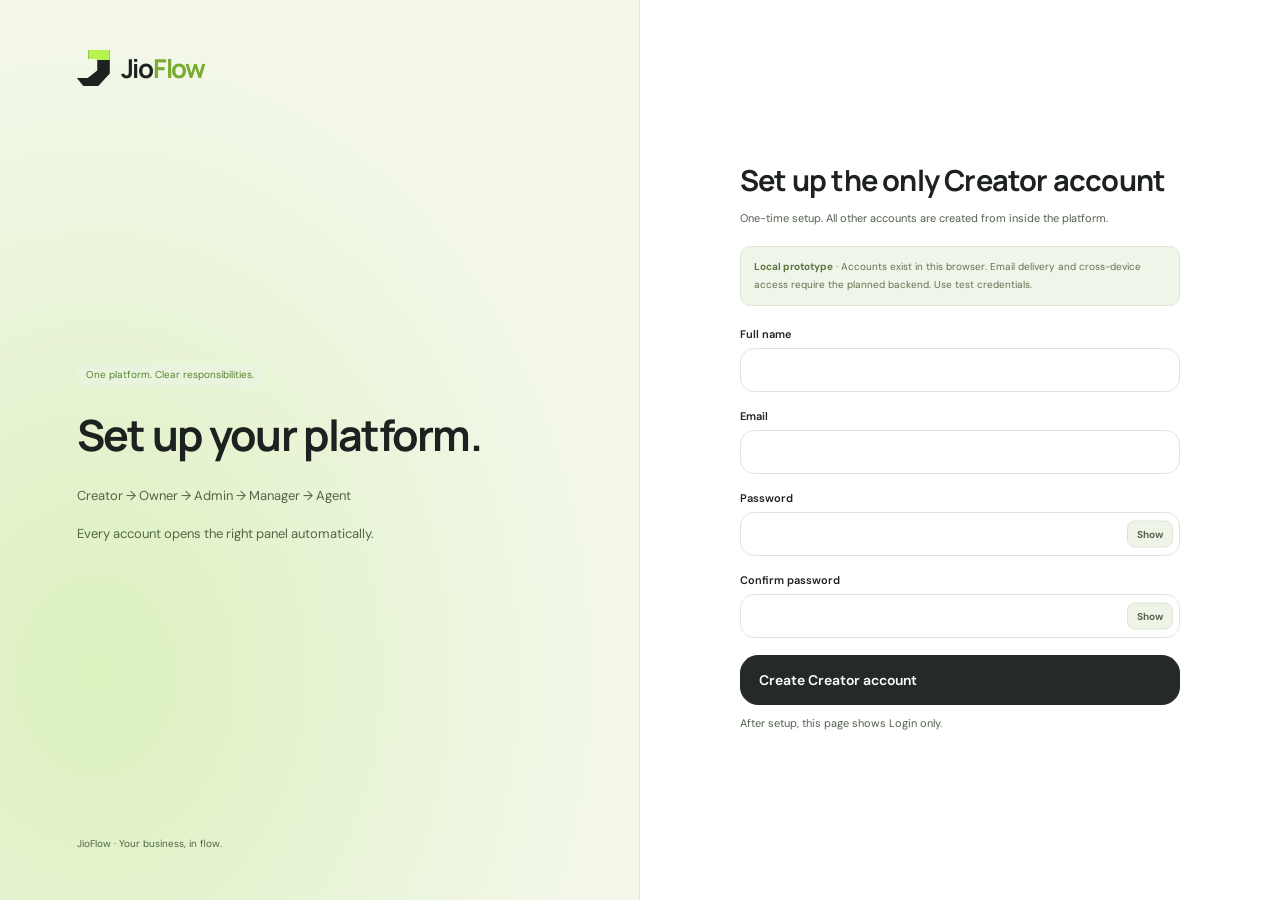
==== index.html @ 0a50160a "Add files via upload" ====
<!doctype html><html lang="en"><head><meta charset="utf-8"><meta name="viewport" content="width=device-width,initial-scale=1"><title>JioFlow — Your business, in flow</title><meta name="description" content="JioFlow interactive CRM demonstration. Orders, customer follow-up, team assignment and courier workflow."><link rel="stylesheet" href="styles.css"></head><body><div id="app"></div><dialog id="modal"></dialog><div id="toast" role="status"></div><script src="app.js"></script><script src="auth.js"></script><script src="insights.js"></script><script src="layout.js"></script><script src="workspaces.js"></script><script src="creator.js"></script><script src="refinements.js"></script><script src="bootstrap.js"></script></body></html>
---- styles.css ----
@import url('https://fonts.googleapis.com/css2?family=DM+Sans:wght@400;500;600;700&family=Manrope:wght@400;500;600;700;800&display=swap');
:root{--bg:#f4f6f2;--card:#fff;--ink:#18221a;--muted:#7b847c;--line:#e6ebe3;--lime:#b5f450;--dark:#18251c;--green:#447a36;--soft:#edf5e3;--red:#bd5a4b;--radius:20px}*{box-sizing:border-box}body{margin:0;font:14px 'DM Sans',Arial,sans-serif;background:var(--bg);color:var(--ink)}button,input,select,textarea{font:inherit}button,a,input,select,textarea{outline-offset:4px}button{cursor:pointer}a{color:inherit}button{border:1px solid var(--line);border-radius:10px;background:white;padding:10px 15px;color:var(--ink);font-weight:600}button:hover{background:#f2f6ed}button:disabled{opacity:.4;cursor:not-allowed}button.primary{background:var(--lime);border-color:var(--lime)}button.dark{background:var(--dark);color:white;border-color:var(--dark)}button.ghost{background:transparent}button.danger{color:var(--red)}button.icon{padding:9px;width:37px;height:37px;display:inline-flex;justify-content:center;align-items:center}svg{width:19px;height:19px;vertical-align:middle;fill:none;stroke:currentColor;stroke-width:1.7;stroke-linecap:round;stroke-linejoin:round}.layout{display:grid;grid-template-columns:226px minmax(0,1fr);min-height:100vh}.sidebar{position:fixed;width:226px;height:100vh;padding:28px 18px;background:#fff;border-right:1px solid var(--line);display:flex;flex-direction:column;z-index:20}.brand{display:flex;align-items:center;gap:10px;font:800 25px Manrope,Arial;letter-spacing:-1.2px;padding:0 12px 28px}.brandmark{width:33px;height:36px;position:relative;display:inline-block;background:var(--ink);clip-path:polygon(35% 0,100% 0,100% 65%,65% 100%,20% 100%,0 78%,33% 78%,62% 57%,62% 25%,35% 25%)}.brandmark:after{content:'';position:absolute;right:0;top:0;width:24px;height:10px;background:var(--lime)}.brand em{color:#73aa27;font-style:normal}.eyebrow{text-transform:uppercase;letter-spacing:1.5px;font-size:10px;color:var(--muted);font-weight:700;margin:14px 14px 10px}.nav{display:grid;gap:5px}.nav button{border:0;background:transparent;text-align:left;padding:13px 14px;color:#758071;display:flex;gap:12px;align-items:center;font-size:13px;font-weight:500}.nav button.active{background:var(--lime);color:#24311b;font-weight:700}.nav button .count{margin-left:auto;font-size:10px;background:white;border-radius:6px;padding:3px 6px}.sidebar-bottom{margin-top:auto}.help{background:var(--soft);border-radius:15px;padding:17px;margin-top:20px}.help strong{display:block;font-size:13px;margin:9px 0}.help p{font-size:11px;color:var(--muted);line-height:1.6}.help button{width:100%;font-size:11px;padding:9px}.workspace{display:flex;align-items:center;gap:9px;margin:18px 4px 0;border-top:1px solid var(--line);padding-top:18px}.avatar{width:34px;height:34px;background:#e7eddf;display:inline-flex;align-items:center;justify-content:center;border-radius:50%;font-size:11px;font-weight:700;flex-shrink:0}.workspace small{display:block;color:var(--muted);font-size:10px;margin-top:4px}.main{grid-column:2;min-width:0}.topbar{height:85px;display:flex;align-items:center;justify-content:space-between;padding:0 38px;border-bottom:1px solid var(--line);gap:15px}.searchbox{display:flex;align-items:center;gap:10px;color:var(--muted)}.searchbox input{background:none;border:0;width:260px;font-size:12px}.top-actions{display:flex;align-items:center;gap:13px}.top-actions select{border:0;background:transparent;color:var(--muted);font-size:12px}.demo-chip{font-size:10px;background:#e9f1de;border:1px solid #dce8ce;padding:6px 10px;border-radius:20px;color:#608343}.content{padding:30px 38px 40px;max-width:1800px;margin:auto}.heading{display:flex;justify-content:space-between;align-items:center;gap:15px;margin-bottom:26px}.heading h1{font:700 28px Manrope,Arial;letter-spacing:-1.1px;margin:0 0 8px}.heading p{font-size:12px;color:var(--muted);margin:0}.row{display:flex;align-items:center;gap:10px;flex-wrap:wrap}.between{justify-content:space-between}.muted{color:var(--muted)}.small{font-size:11px}.card{background:var(--card);border:1px solid var(--line);border-radius:var(--radius);padding:23px}.card h2{font:700 15px Manrope,Arial;margin:0 0 6px;letter-spacing:-.3px}.card h3{font-size:13px;margin:0 0 12px}.card p{line-height:1.7}.stats{display:grid;grid-template-columns:repeat(4,minmax(0,1fr));gap:16px;margin-bottom:20px}.stat{position:relative;padding:20px;overflow:hidden}.stat.featured{background:var(--lime);border-color:var(--lime)}.stat.darkstat{background:var(--dark);color:white;border-color:var(--dark)}.stat .label{font-size:12px;color:#6f796d}.darkstat .label{color:#b9c9b6}.stat strong{font:700 29px Manrope,Arial;letter-spacing:-1px;display:block;margin:16px 0 10px}.stat .stat-icon{position:absolute;right:18px;top:18px;border:1px solid #dfe8d8;border-radius:10px;padding:7px;color:#66735c}.featured .stat-icon{border-color:#9ed43f}.stat .foot{font-size:10px;color:#7c8878}.darkstat .foot{color:#a9bba5}.delta{color:#4a7d32;font-weight:700;margin-right:6px}.dashboard-grid{display:grid;grid-template-columns:minmax(0,1.85fr) minmax(260px,1fr);gap:20px;margin-bottom:20px}.chart{height:200px;display:flex;gap:18px;align-items:flex-end;padding:15px 5px 26px;border-bottom:1px solid var(--line);margin-top:15px;background:repeating-linear-gradient(to top,transparent 0,transparent 48px,#f1f4ef 49px,#f1f4ef 50px)}.bar-wrap{flex:1;height:100%;display:flex;flex-direction:column;justify-content:flex-end;align-items:center;gap:8px;position:relative}.bar{width:65%;max-width:37px;background:#edf1e8;border-radius:6px 6px 0 0;min-height:5px;position:relative}.bar.highlight{background:var(--lime)}.bar-label{font-size:10px;color:var(--muted);position:absolute;bottom:-20px}.chart-summary{display:flex;gap:24px;margin-top:20px}.chart-summary strong{display:block;font:700 18px Manrope}.chart-summary small{font-size:10px;color:var(--muted)}.donut{width:155px;height:155px;border-radius:50%;background:conic-gradient(var(--lime) 0 70%,#dae7ce 70% 88%,#f0f3eb 88%);margin:22px auto;display:grid;place-items:center;position:relative}.donut:before{content:'';position:absolute;inset:18px;border-radius:50%;background:white}.donut div{z-index:1;text-align:center}.donut strong{display:block;font:700 27px Manrope}.donut small{font-size:10px;color:var(--muted)}.legend{display:flex;justify-content:space-between;font-size:10px;gap:8px}.dot{display:inline-block;width:7px;height:7px;border-radius:50%;background:var(--lime);margin-right:5px}.table-wrap{overflow:auto;margin-top:16px}table{width:100%;border-collapse:collapse;text-align:left;white-space:nowrap}th{font-size:10px;color:#929b8d;letter-spacing:.3px;font-weight:500;padding:12px 14px;background:#f8faf6;border-bottom:1px solid var(--line)}td{padding:14px;font-size:12px;border-bottom:1px solid #edf1e9}tr:last-child td{border:0}td strong{font-size:12px}td small{display:block;font-size:10px;color:var(--muted);margin-top:4px}td input[type=checkbox],th input[type=checkbox]{accent-color:#7daa32}td .link{border:0;padding:0;background:none;text-align:left}.badge{display:inline-block;font-size:10px;padding:5px 9px;border-radius:6px;background:#eff3e9;color:#647454}.badge.green{background:#e9f4df;color:#59832d}.badge.orange{background:#fff3dd;color:#ab802b}.badge.red{background:#fbeee9;color:#b16550}.badge.blue{background:#eaf0fc;color:#6283b4}.badge.purple{background:#f0eafa;color:#8a6bb1}.toolbar{display:flex;justify-content:space-between;align-items:center;gap:12px;flex-wrap:wrap;margin:18px 0}.tabs{display:flex;gap:5px;overflow:auto;padding-bottom:5px;max-width:100%}.tabs button{white-space:nowrap;background:none;border-color:transparent;color:var(--muted);font-size:12px;padding:10px 13px}.tabs button.active{background:var(--dark);color:#fff}.tabs button small{margin-left:6px;opacity:.6}.tags{display:flex;gap:8px;flex-wrap:wrap;margin:14px 0}.tags button{font-size:10px;padding:6px 10px;border-radius:20px;font-weight:500}.tags button.active{border-color:#8cb840;background:var(--soft)}input,select,textarea{border:1px solid #e0e6da;background:#fbfcfa;border-radius:9px;padding:11px 12px;color:var(--ink);min-width:0;width:100%}input:focus,select:focus,textarea:focus{border-color:#96bf54;outline:2px solid #ddf1bf}label{font-size:11px;font-weight:600;display:block;margin-bottom:7px}textarea{min-height:80px;resize:vertical}input[type=checkbox]{width:auto}input[type=color]{padding:4px;height:40px}.field{margin-bottom:16px}.form-grid{display:grid;grid-template-columns:1fr 1fr;gap:0 15px}.form-grid .full{grid-column:1/-1}.split{display:grid;grid-template-columns:minmax(0,1.5fr) minmax(270px,1fr);gap:20px;align-items:start}.catalog{display:grid;grid-template-columns:1fr 1fr;gap:10px;max-height:450px;overflow:auto;margin-top:15px}.product-pick{display:flex;align-items:center;gap:10px;text-align:left;padding:12px;border-radius:13px}.product-pick img{width:45px;height:54px;object-fit:contain}.product-pick strong{display:block;font-size:11px}.product-pick small{display:block;font-size:10px;color:var(--muted);margin-top:5px}.selected-item{display:flex;gap:12px;padding:14px 0;border-bottom:1px solid var(--line);align-items:center}.selected-item img{width:45px;height:50px;object-fit:contain}.selected-item .item-info{flex:1}.selected-item strong{font-size:12px}.selected-item input{width:65px;padding:8px}.selected-item small{display:block;color:var(--muted);font-size:10px;margin:4px 0}.totals{background:#f7faf3;border-radius:13px;padding:17px;margin-top:16px}.totals .row{justify-content:space-between;margin:9px 0;font-size:12px}.totals .grand{border-top:1px solid var(--line);padding-top:14px;font-weight:700;font-size:17px}.empty{text-align:center;padding:45px 15px;color:var(--muted);font-size:12px}.empty svg{width:35px;height:35px;display:block;margin:0 auto 15px;color:#a7b69b}.notice{padding:12px 15px;border:1px solid #dce7cd;background:#f3f8eb;color:#678046;border-radius:10px;font-size:11px;line-height:1.7;margin-bottom:17px}.notice.warn{background:#fff8ea;border-color:#f2e4bd;color:#9b7c39}.section-gap{margin-top:20px}.filter-panel{display:grid;grid-template-columns:repeat(4,1fr);gap:12px;padding:16px;background:#f6f9f1;border-radius:12px;margin-bottom:15px}.filter-panel label{font-size:10px}.filter-panel input,.filter-panel select{padding:9px;font-size:11px}.product-grid{display:grid;grid-template-columns:repeat(4,1fr);gap:17px}.product-card{position:relative}.product-card .photo{height:145px;display:grid;place-items:center;background:#f6f8f1;border-radius:13px;margin-bottom:15px}.photo img{max-width:100%;height:120px;object-fit:contain}.product-card h3{margin-bottom:5px}.product-card .price{font:700 18px Manrope;margin-top:14px}.team-grid{display:grid;grid-template-columns:repeat(3,1fr);gap:18px}.team-card .avatar{width:48px;height:48px;background:#f0f4e8;font-size:15px}.team-card h3{margin:13px 0 5px}.team-numbers{display:flex;justify-content:space-between;border-top:1px solid var(--line);padding-top:15px;margin:15px 0}.team-numbers strong{display:block;font-size:17px}.team-numbers small{font-size:10px;color:var(--muted)}.settings-grid{display:grid;grid-template-columns:1fr 1fr;gap:20px}.permission{display:flex;align-items:center;gap:10px;padding:12px 0;border-bottom:1px solid var(--line);font-size:12px}.permission input{accent-color:#8abf3d}.permission small{display:block;font-size:10px;color:var(--muted);margin-top:4px}.setting-tags{display:flex;align-items:center;justify-content:space-between;padding:9px 0;border-bottom:1px solid var(--line)}.setting-tags span{font-size:12px}.timeline{padding-left:18px;border-left:2px solid #e3edda;margin:20px 4px}.timeline-item{position:relative;padding:0 0 22px 10px;font-size:12px}.timeline-item:before{content:'';width:8px;height:8px;background:var(--lime);border:2px solid white;position:absolute;left:-23px;top:3px;border-radius:50%}.timeline-item small{display:block;color:var(--muted);margin:5px 0;font-size:10px}.detail-hero{display:flex;gap:13px;align-items:center;margin-bottom:20px}.detail-hero .avatar{width:50px;height:50px;font-size:17px}.detail-hero h2{margin:0 0 6px}.detail-kv{display:grid;grid-template-columns:1fr 1fr;gap:20px;margin:20px 0}.detail-kv small{color:var(--muted);display:block;font-size:10px;margin-bottom:6px}.detail-kv strong{font-size:12px}.courier-cards{display:grid;grid-template-columns:repeat(3,1fr);gap:12px}.courier-card{background:#f5f8ef;border:1px solid var(--line);border-radius:12px;padding:14px}.courier-card strong{display:block;font-size:12px}.courier-card small{display:block;color:var(--muted);font-size:10px;margin-top:9px}.footer{display:flex;justify-content:space-between;color:#9ba493;font-size:10px;margin-top:25px}.pagination{display:flex;justify-content:space-between;align-items:center;margin-top:18px;font-size:11px;color:var(--muted)}dialog{border:1px solid var(--line);border-radius:22px;padding:28px;width:min(620px,94vw);max-height:90vh;color:var(--ink);box-shadow:0 35px 100px #1c2d2530}dialog::backdrop{background:#19251c55;backdrop-filter:blur(5px)}dialog h2{font:700 21px Manrope;margin:0 0 8px}dialog .sub{color:var(--muted);font-size:12px;margin-bottom:22px}dialog .modal-footer{display:flex;justify-content:flex-end;gap:10px;margin-top:24px}.upload{display:grid;place-items:center;border:1px dashed #aebfa1;background:#f9fbf5;border-radius:17px;min-height:190px;padding:22px;cursor:pointer}.upload svg{width:32px;height:32px;color:#89a66d;margin-bottom:12px}.upload input{width:auto;max-width:100%;margin-top:20px}.upload strong{font-size:13px}#toast{position:fixed;bottom:25px;left:50%;transform:translateX(-50%);background:var(--dark);color:white;border-radius:13px;padding:15px 23px;font-size:12px;z-index:200;display:none;box-shadow:0 8px 30px #0002}.mobile-menu{display:none}.report-metrics{display:grid;grid-template-columns:repeat(3,1fr);gap:12px}.report-metric{padding:17px;background:#f7faf3;border-radius:12px}.report-metric strong{display:block;font-size:21px;margin-top:9px}.report-metric small{color:var(--muted);font-size:10px}.role-banner{font-size:11px;margin-bottom:18px;color:#758666}.status-actions{display:flex;gap:7px;flex-wrap:wrap}.status-actions button{font-size:11px}.selected{background:var(--soft)!important;border-color:#8caf56!important}.hidden{display:none!important}@media(min-width:1500px){.content{padding:35px 50px}.topbar{padding:0 50px}}@media(max-width:1150px){.sidebar{width:190px;padding:25px 12px}.layout{grid-template-columns:190px 1fr}.content{padding:25px}.topbar{padding:0 25px}.product-grid{grid-template-columns:repeat(3,1fr)}.stats{gap:10px}.stat{padding:16px}.stat strong{font-size:24px}.team-grid{grid-template-columns:repeat(2,1fr)}}@media(max-width:850px){.layout{grid-template-columns:1fr}.sidebar{transform:translateX(-100%);width:225px;transition:.2s}.sidebar.open{transform:translateX(0);box-shadow:0 0 0 100vmax #19251c55}.main{grid-column:1}.mobile-menu{display:inline-flex}.topbar{height:70px;padding:0 20px}.searchbox input{width:170px}.top-actions{gap:7px}.top-actions .demo-chip{display:none}.content{padding:22px 18px}.heading h1{font-size:23px}.heading{align-items:flex-start}.stats{grid-template-columns:repeat(2,1fr)}.dashboard-grid,.split{grid-template-columns:1fr}.settings-grid{grid-template-columns:1fr}.filter-panel{grid-template-columns:repeat(2,1fr)}.product-grid{grid-template-columns:repeat(2,1fr)}.card{padding:19px}.footer{gap:15px}}@media(max-width:480px){.top-actions .avatar{display:none}.top-actions select{max-width:90px}.searchbox input{width:125px}.heading{flex-direction:column}.heading .row{width:100%}.heading .row button{font-size:11px}.stats .label{font-size:11px}.stat .stat-icon{display:none}.stat strong{font-size:24px}.team-grid{grid-template-columns:1fr}.form-grid{grid-template-columns:1fr}.catalog{grid-template-columns:1fr}.courier-cards{grid-template-columns:1fr}.report-metrics{grid-template-columns:1fr 1fr}.chart{gap:8px}.demo-chip{display:none}.product-grid{gap:10px}.product-card{padding:13px}.product-card .photo{height:110px}.photo img{height:90px}.detail-kv{grid-template-columns:1fr}.pagination{gap:10px;flex-wrap:wrap}}@media print{.sidebar,.topbar,.heading button,.footer,.notice,button{display:none!important}.layout{display:block}.content{padding:0}.main{display:block}.card{break-inside:avoid}}
/* Expanded operations dashboard and compact list management. */
.sidebar{overflow-y:auto}.nav{gap:2px}.nav button{padding-top:10px;padding-bottom:10px}.sidebar-bottom .help{padding:12px}.sidebar-bottom .help p{display:none}.dashboard-panels{display:grid;grid-template-columns:repeat(4,minmax(0,1fr));gap:16px}.dashboard-panels .card{padding:21px;min-width:0}.dashboard-panels h2{font-size:15px}.breakdown{width:100%;border:0;padding:12px 0;text-align:left;display:grid;grid-template-columns:1fr auto;gap:6px;border-radius:0;background:transparent;font-size:12px}.breakdown small{font-size:10px;color:var(--muted);grid-column:1/-1}.meter{height:5px;border-radius:5px;background:#edf1e7;overflow:hidden;grid-column:1/-1;width:100%}.meter i{display:block;height:100%;background:var(--lime);border-radius:5px}.mini-ring{width:148px;height:148px;margin:24px auto;border:15px solid var(--lime);border-right-color:#e1edcf;border-radius:50%;display:flex;flex-direction:column;align-items:center;justify-content:center}.mini-ring strong{font:700 26px Manrope}.mini-ring span{font-size:10px;color:var(--muted)}.status-scroll{max-height:365px;overflow:auto}.status-row{border:0;background:transparent;border-radius:0;width:100%;display:flex;gap:8px;align-items:center;padding:9px 0;text-align:left;font-size:11px;font-weight:400}.status-row span{flex:1;min-width:90px}.status-row .meter{width:40px;flex-shrink:0}.status-row strong{min-width:20px;text-align:right}.status-dot{width:7px;height:7px;border-radius:50%;flex-shrink:0}.top-product{display:flex;align-items:center;gap:10px;width:100%;border:0;background:none;padding:13px 0;text-align:left}.top-product img{width:40px;height:44px;object-fit:contain;background:#f3f6ee;border-radius:8px}.top-product span{flex:1;min-width:0}.top-product strong{display:block;font-size:12px}.top-product small{display:block;font-size:10px;font-weight:400;color:var(--muted);margin:4px 0 8px}.top-product b{font-size:12px}.dashboard-metrics{margin-top:18px}.metric-tile{text-align:left;position:relative;padding:22px;min-height:130px;box-shadow:none}.metric-tile strong{display:block;font:700 27px Manrope;margin:14px 0 8px}.metric-tile .label{font-size:12px;font-weight:600}.metric-tile small{font-size:10px;color:var(--muted);font-weight:400;display:block;line-height:1.5}.metric-tile.featured{background:var(--lime)}.metric-arrow{position:absolute;right:18px;top:15px;font-size:19px;color:#7c8e66}.chart-scroll{overflow-x:auto;overflow-y:hidden;padding-bottom:10px}.detailed-chart{min-width:760px;height:205px;gap:9px;margin:16px 0 24px}.detailed-chart .bar-label{font-size:9px;white-space:nowrap;transform:rotate(-28deg);transform-origin:top center}.table-product-img{width:38px;height:45px;object-fit:contain;background:#f4f7ef;border-radius:8px}.nowrap{flex-wrap:nowrap}.switch{padding:3px;width:41px;height:24px;border:0;border-radius:20px;background:#dbe0d7;display:inline-flex;align-items:center;transition:background .15s}.switch span{width:18px;height:18px;border-radius:50%;background:white;box-shadow:0 1px 3px #0002;transition:transform .15s}.switch.on{background:#87c537}.switch.on span{transform:translateX(17px)}.switch:focus-visible{outline:2px solid var(--dark)}.toolbar input{max-width:320px}.toolbar select{max-width:180px}.table-wrap td{vertical-align:middle}.top-actions .demo-chip{white-space:nowrap}.settings-grid .permission{display:inline-flex;margin-right:18px}.topbar .mobile-menu{display:none}@media(max-width:1150px){.dashboard-panels{grid-template-columns:repeat(2,minmax(0,1fr))}.top-actions .demo-chip{display:none}}@media(max-width:850px){.topbar .mobile-menu{display:inline-flex}.sidebar .help{display:none}.dashboard-panels{gap:12px}.metric-tile{padding:17px}.topbar .searchbox input{width:145px}}@media(max-width:540px){.dashboard-panels{grid-template-columns:1fr}.dashboard-panels .card{padding:20px}.metric-tile strong{font-size:23px}.dashboard-metrics{gap:10px}.metric-tile{min-height:140px}.toolbar input{max-width:100%}.detailed-chart{min-width:650px}}
.compact-users{display:grid;grid-template-columns:repeat(3,minmax(0,1fr));gap:15px}.compact-user{padding:18px;border-radius:16px;min-width:0}.compact-user h3{font-size:14px;margin:0 0 3px}.compact-user .avatar{width:32px;height:32px}.compact-user .badge{font-size:9px;padding:5px 7px}.user-contact{display:grid;gap:4px;color:var(--muted);font-size:11px;margin:13px 0;overflow-wrap:anywhere}.compact-user-stats{display:flex;flex-wrap:wrap;gap:10px;font-size:10px;padding:11px 0;border-top:1px solid var(--line);border-bottom:1px solid var(--line);margin-bottom:10px}.compact-user-stats b{color:var(--ink)}.user-actions{display:flex;align-items:center;gap:6px;margin-top:13px;flex-wrap:wrap}.user-actions button{padding:7px 9px;font-size:10px}.user-actions svg{width:13px;height:13px}.user-actions .icon{width:29px;height:29px;padding:5px}.user-actions button:first-child{background:var(--soft)}@media(max-width:1200px){.compact-users{grid-template-columns:repeat(2,minmax(0,1fr))}}@media(max-width:600px){.compact-users{grid-template-columns:1fr}}
.bd-clock{font-size:11px;color:var(--muted);white-space:nowrap}.bd-clock small{font-size:9px}.heading>.row{justify-content:flex-end;max-width:55%}.heading>.row input[type=date]{width:145px;font-size:11px}.pagination select{width:65px;padding:7px}.heading .icon{font-size:18px}.dashboard-panels .breakdown{padding:9px 0}@media(max-width:850px){.heading{align-items:flex-start}.heading>.row{max-width:100%}.heading .bd-clock{display:none}}@media(max-width:540px){.heading>.row{justify-content:flex-start}}
.account-page{max-width:1050px;margin:auto;padding:38px 25px 50px}.account-brand{display:flex;gap:11px;align-items:center;font:800 26px Manrope}.account-brand strong{letter-spacing:-1.3px}.account-brand strong span{color:#78ab2e}.account-heading{text-align:center;margin:38px 0 24px}.account-heading h1{font:800 34px Manrope;letter-spacing:-1px;margin:17px 0 10px}.account-heading p{font-size:13px;color:var(--muted)}.account-demo-note{max-width:800px;margin:0 auto 25px;line-height:1.7}.account-tiles{display:grid;grid-template-columns:repeat(2,minmax(0,1fr));gap:14px}.account-tile{display:flex;align-items:center;gap:14px;text-align:left;padding:20px;border-radius:17px;background:white;min-width:0}.account-tile>span:nth-child(2){flex:1;min-width:0}.account-tile strong{display:block;font-size:14px}.account-tile small{display:block;color:var(--muted);font-size:11px;font-weight:400;margin:6px 0;overflow-wrap:anywhere}.account-tile .badge{font-size:9px}.account-enter{color:#62952d;font-size:11px;white-space:nowrap}.account-foot{text-align:center;font-size:11px;color:var(--muted);margin-top:25px;line-height:1.7}.account-pill{display:flex;gap:8px;align-items:center;text-align:left;padding:6px 10px;background:none;border:0}.account-pill span{font-size:11px}.account-pill small{display:block;font-size:9px;color:var(--muted);margin-top:3px}.top-actions{gap:9px}@media(max-width:650px){.account-tiles{grid-template-columns:1fr}.account-heading h1{font-size:27px}.account-pill svg{display:none}.topbar .searchbox input{width:100px}.account-pill{padding:3px}.account-page{padding:25px 18px}}
.dialog-header{position:sticky;top:-27px;background:white;z-index:5;display:flex;align-items:center;justify-content:space-between;gap:15px;padding:8px 0 12px;border-bottom:1px solid var(--line);margin-bottom:14px}.dialog-header h2{margin:0;overflow-wrap:anywhere}.dialog-close{flex-shrink:0;background:#f2f5ed!important;border:0!important;color:var(--ink)}.dialog-close:hover{background:#e3ead9!important}
.edit-section{border-top:1px solid var(--line);padding-top:20px;margin-top:22px}.edit-section h3{font-size:15px}.segmented{display:inline-flex;background:var(--soft);border:1px solid var(--line);border-radius:10px;padding:8px 13px;gap:25px}.segmented label{display:flex;gap:6px;align-items:center}.segmented input,.checklist input{width:auto}.checklist{max-height:200px;overflow:auto;border:1px solid var(--line);border-radius:11px;padding:4px 10px}.checklist label{display:flex;gap:8px;align-items:center;padding:10px 2px;border-bottom:1px solid var(--line);font-size:12px}.checklist label:last-child{border:0}.checklist label span{flex:1}.checklist small{background:var(--soft);padding:3px 6px;border-radius:5px;font-size:10px}.permission-grid{display:grid;grid-template-columns:1fr 1fr;gap:0 12px}.session-row{padding:13px 0;border-bottom:1px solid var(--line);display:flex;justify-content:space-between;align-items:center;gap:12px;flex-wrap:wrap}.session-row strong{font-size:12px}.session-row small{display:block;color:var(--muted);font-size:10px;margin-top:6px}.session-row button{padding:7px 9px;font-size:10px}.customer-cards{display:grid;grid-template-columns:repeat(2,minmax(0,1fr));gap:14px;padding-top:20px}.customer-mini{border:1px solid var(--line);border-radius:13px;padding:17px}.customer-phone{display:block;font-size:13px;text-decoration:none;margin:14px 0 6px;color:var(--green)}@media(max-width:600px){.permission-grid,.customer-cards{grid-template-columns:1fr}}
/* JioFlow: airy surfaces, a quiet green tint and subtle dimensional depth. */
body{background:#f5f7f2}.content{max-width:1780px}.heading{align-items:flex-start}.heading h1{font-size:28px;letter-spacing:-1px}.heading p{max-width:620px;line-height:1.6}.heading>.row{max-width:64%;gap:8px}.heading .refresh-page{background:#fff;font-size:21px;font-weight:400;box-shadow:0 3px 6px #294d3b06}.page-menu-wrap{position:relative}.page-menu-trigger{font-size:26px;line-height:1;padding:0!important}.page-options-menu{position:absolute;right:0;top:calc(100% + 9px);width:235px;background:#fff;border:1px solid #e0e8d8;border-radius:14px;box-shadow:0 16px 45px #17342219;padding:7px;z-index:60}.page-options-menu[hidden]{display:none}.page-options-menu button{display:flex;align-items:center;gap:10px;border:0;width:100%;text-align:left;font-size:12px;font-weight:500;background:none;padding:11px;border-radius:8px}.page-options-menu button:hover{background:#f0f6e8}.page-options-menu svg{width:16px;height:16px}.card{border-color:#e3eadc;box-shadow:0 5px 13px #23432b04}.dashboard-surface .card,.custom-widget{background:linear-gradient(135deg,#fff 44%,#f7fbed 100%);border:1px solid #e0e8d8;box-shadow:inset 0 1px 0 #fff,0 2px 0 #d8e2d172,0 9px 21px #294d3b06}.dashboard-surface .card:hover{box-shadow:inset 0 1px 0 white,0 2px 0 #d8e2d180,0 13px 28px #294d3b0a}.focus-banner{display:flex;align-items:center;justify-content:space-between;gap:22px;padding:27px 30px;margin-bottom:22px;background:linear-gradient(115deg,#eaf5d7,#f8fbf2 60%,#fff);border:1px solid #dce8cc;border-radius:20px;box-shadow:inset 0 1px 0 #fff,0 5px 18px #47752f06}.focus-banner .eyebrow{margin:0;font-size:9px;letter-spacing:1.7px;color:#658444}.focus-banner h2{font:700 22px Manrope;margin:10px 0}.focus-banner p{font-size:12px;color:#7b8970;margin:0;line-height:1.8}.focus-banner>button{background:white;border-color:#dbe6ce;white-space:nowrap;font-size:12px}.overview-stats{margin-bottom:22px}.insight-tile{padding:23px;text-align:left;min-height:145px;border-radius:18px;font-weight:400}.tile-label{display:flex;align-items:center;justify-content:space-between;font-size:12px;color:#66715c}.tile-label svg{width:15px;transform:rotate(-35deg);color:#8ba775}.insight-tile>strong{display:block;font:800 30px Manrope;letter-spacing:-.8px;margin:17px 0 8px}.insight-tile>small{font-size:10px;color:#8b9483}.dashboard-surface .accent-tile,.accent-tile{background:linear-gradient(120deg,#d9f6a8,#eff9de 80%)!important}.journey-card{margin-bottom:22px}.section-title{display:flex;align-items:center;justify-content:space-between;gap:12px;margin-bottom:15px}.section-title h2{font:700 16px Manrope;margin:0 0 5px}.section-title p{font-size:11px;color:var(--muted);margin:0;line-height:1.6}.section-title .eyebrow{margin:0 0 8px;font-size:9px}.section-title button{font-size:10px;padding:7px 10px}.journey{display:grid;grid-template-columns:repeat(5,minmax(0,1fr));gap:12px;margin:19px 0}.journey-step{position:relative;text-align:left;padding:17px;border-radius:12px;background:linear-gradient(120deg,#f3f8ec,#fff);border-color:#e4ecdc;font-weight:400}.journey-number{font-size:9px;color:#9aac89;display:block;margin-bottom:12px}.journey-step small{display:block;font-size:11px;color:#7d8973}.journey-step strong{display:block;font:700 26px Manrope;margin-top:5px}.journey-arrow{position:absolute;right:13px;top:15px;color:#9cb483}.insight-grid{display:grid;grid-template-columns:1fr 1fr;gap:20px;margin-bottom:22px}.insight-grid.main-insights{grid-template-columns:minmax(0,1.6fr) minmax(0,1fr)}.insight-grid>.card{min-width:0}.visual-legend{display:flex;gap:17px;justify-content:flex-end;font-size:10px;color:#86917b;margin:9px 0}.visual-legend span{display:flex;gap:6px;align-items:center}.visual-legend i{width:7px;height:7px;border-radius:50%;display:inline-block}.line-chart{width:100%;min-height:150px;margin-top:14px}.line-chart svg{width:100%;height:auto;stroke-width:0;fill:initial;overflow:visible}.ring-block{display:flex;align-items:center;gap:25px;justify-content:center;min-height:210px}.insight-ring{width:145px;height:145px;border-radius:50%;padding:17px;box-shadow:inset 0 1px 2px #23351a08;flex-shrink:0}.insight-ring>div{width:100%;height:100%;display:flex;flex-direction:column;align-items:center;justify-content:center;border-radius:50%;background:#fcfef9;box-shadow:0 0 0 4px #ffffff80}.insight-ring strong{font:700 27px Manrope}.insight-ring small{font-size:10px;color:#9aa38c;margin-top:5px}.ring-legend{min-width:0;flex:1;max-width:230px}.ring-legend>div{display:flex;gap:8px;align-items:center;font-size:10px;padding:8px 0}.ring-legend i{width:7px;height:7px;border-radius:50%;flex-shrink:0}.ring-legend span{flex:1;overflow-wrap:anywhere}.ring-legend strong{font-size:11px}.ring-legend small{font-size:9px;color:#939f85}.visual-bar-row{display:grid;grid-template-columns:125px minmax(40px,1fr) auto;align-items:center;gap:12px;width:100%;padding:11px 0;border:0;border-radius:0;background:transparent!important;text-align:left;font-size:11px;font-weight:400}.visual-bar-row>span{overflow-wrap:anywhere}.visual-bar-row>div{height:6px;background:#eaf0e4;border-radius:9px;overflow:hidden}.visual-bar-row i{display:block;height:100%;border-radius:8px}.visual-bar-row strong{font-size:12px;min-width:25px;text-align:right}.mini-stats{display:grid;grid-template-columns:repeat(3,1fr);gap:8px;padding-top:15px;margin-top:12px;border-top:1px solid #e6ecde}.mini-stats button{border:0;background:#f2f7ea;font-size:10px;font-weight:400;display:grid;gap:7px;padding:13px 7px}.mini-stats b{font:700 19px Manrope}.outcome-details{margin-top:17px;font-size:11px;color:#7f8c70}.outcome-details summary{cursor:pointer}.ranked-product{width:100%;display:flex;align-items:center;gap:12px;text-align:left;border:0;background:transparent;font-weight:400;padding:13px 0;border-bottom:1px solid #e7eddf;border-radius:0}.ranked-product:last-child{border:0}.ranked-product>small{color:#b1bea1;font-size:10px}.ranked-product img{width:35px;height:44px;object-fit:contain}.ranked-product>span{flex:1}.ranked-product strong{display:block;font-size:12px}.ranked-product small{display:block;font-size:10px;color:#939d86;margin-top:4px}.ranked-product b{font:700 17px Manrope;text-align:right}.person-link{display:flex;gap:10px;align-items:center;border:0;padding:0;background:transparent;text-align:left}.person-link strong{font-size:12px}.person-link small{display:block;font-size:10px;color:#8e9a82;margin-top:4px}.person-banner{display:flex;align-items:center;gap:18px;padding:24px;border-radius:18px;background:linear-gradient(120deg,#ebf5dd,#fff);border:1px solid #dfe9d2;margin-bottom:20px}.person-banner>.avatar{width:54px;height:54px;font-size:19px;background:#d9edbb;color:#45642c}.person-banner h2{font:700 19px Manrope;margin:0}.person-banner p{font-size:11px;color:var(--muted);margin:6px 0 9px}.person-banner-note{margin-left:auto;font-size:10px;color:#8b987d;line-height:1.8;text-align:right}.report-summary-row{display:grid;grid-template-columns:repeat(7,minmax(0,1fr));gap:11px;margin-bottom:22px}.report-summary{padding:17px;text-align:left;background:linear-gradient(120deg,#fff,#f5f9ee)}.report-summary small{font-size:10px;color:#7e8e6b}.report-summary strong{display:block;font:700 26px Manrope;margin:10px 0}.report-summary>span{font-size:9px;color:#97a585}.note-cell{max-width:230px;font-size:11px;white-space:normal!important;line-height:1.6}.report-records .toolbar>select{max-width:210px}.profit-summary{grid-template-columns:repeat(3,1fr)}.profit-summary .insight-tile{min-height:126px}.profit-summary~.card{margin-bottom:22px}.snapshot-metrics{display:grid;grid-template-columns:1fr 1fr;gap:25px;padding-top:20px}.snapshot-metrics strong{display:block;font:700 23px Manrope}.snapshot-metrics small{display:block;font-size:10px;color:var(--muted);margin-top:7px}
/* Personal page editor */
.layout-edit-bar{position:sticky;top:10px;z-index:30;display:flex;align-items:center;justify-content:space-between;gap:15px;padding:14px 19px;background:#eaf6d9f2;backdrop-filter:blur(10px);border:1px solid #c8dfac;border-radius:13px;margin-bottom:20px;box-shadow:0 5px 20px #294d3b13}.layout-edit-bar strong{font-size:12px}.layout-edit-bar small{display:block;font-size:10px;color:#82936d;margin-top:5px}.layout-edit-bar button{font-size:11px;padding:8px 11px}.layout-outline{outline:1px dashed #97b770;outline-offset:3px}.layout-editing .layout-is-hidden{opacity:.35}.layout-sort-list{display:grid;gap:8px}.layout-sort-row{display:flex;align-items:center;gap:9px;border:1px solid #e3eadb;border-radius:10px;padding:9px 10px;background:#fcfef8}.layout-sort-row label{flex:1;display:flex;align-items:center;gap:9px;font-size:11px}.layout-sort-row input{width:auto}.layout-sort-row .icon{width:29px;height:29px;padding:4px;font-size:14px}.drag-dots{cursor:grab;font-size:21px;color:#a2b28d}.widget-library{display:grid;grid-template-columns:1fr 1fr;gap:12px}.widget-library button{text-align:left;padding:17px;background:linear-gradient(130deg,#fff,#f4f9ec);font-weight:400}.widget-library strong{display:block;font-size:13px}.widget-library small{display:block;font-size:10px;color:#8e9d7a;line-height:1.7;margin:8px 0}.widget-library span{color:#678b3f;font-size:11px;font-weight:600}.added-widgets{display:grid;grid-template-columns:repeat(12,minmax(0,1fr));gap:18px;margin-bottom:22px}.custom-widget{grid-column:span 6;min-width:0}.custom-widget.widget-small{grid-column:span 3}.custom-widget.widget-full{grid-column:span 12}.custom-value{font:700 31px Manrope;display:block;margin-top:22px}.custom-note{white-space:pre-wrap;font-size:13px;line-height:1.8;color:#7b896b}.custom-widget-tools{display:flex;gap:5px;flex-wrap:wrap;padding-top:14px;margin-top:15px;border-top:1px dashed #cddcbb}.custom-widget-tools button{font-size:10px;padding:5px 8px}.layout-compact .card{padding:17px}.layout-compact .journey-step{padding:13px}.layout-compact .insight-grid{gap:13px;margin-bottom:15px}.layout-compact .stats{gap:12px}.layout-compact .insight-tile{min-height:120px}.layout-compact .table-wrap td{padding-top:10px;padding-bottom:10px}#view[data-layout-columns="1"] .insight-grid,#view[data-layout-columns="1"] .stats{grid-template-columns:1fr}#view[data-layout-columns="2"] .insight-grid,#view[data-layout-columns="2"] .stats{grid-template-columns:repeat(2,minmax(0,1fr))}#view[data-layout-columns="3"] .insight-grid,#view[data-layout-columns="3"] .stats{grid-template-columns:repeat(3,minmax(0,1fr))}#view[data-layout-columns="4"] .insight-grid,#view[data-layout-columns="4"] .stats{grid-template-columns:repeat(4,minmax(0,1fr))}
/* Account login */
.login-layout{display:grid;grid-template-columns:1fr 1fr;min-height:100vh;background:#fbfdf8}.login-story{background:radial-gradient(ellipse at 10% 80%,#ddf4ba 0,transparent 60%),linear-gradient(125deg,#edf7df,#f7faef);padding:50px 12%;display:flex;flex-direction:column;justify-content:space-between;border-right:1px solid #e1ead7;min-height:100vh}.login-story h1{font:700 43px/1.25 Manrope;letter-spacing:-1.7px;margin:22px 0}.login-story p{font-size:13px;color:#81916c;line-height:1.9}.login-story>small{font-size:10px;color:#98a887}.login-points{display:grid;gap:14px;margin-top:30px}.login-points span{display:flex;align-items:center;gap:10px;font-size:12px;color:#62784c}.login-points svg{width:17px;height:17px;background:#d9eebc;padding:3px;border-radius:50%}.login-form-area{display:flex;align-items:center;justify-content:center;padding:40px}.login-box{width:100%;max-width:415px}.auth-tabs{display:flex;gap:6px;padding:5px;background:#edf2e7;border-radius:11px;margin-bottom:32px}.auth-tabs button{flex:1;border:0;background:none;font-size:12px;color:#8e9b7d}.auth-tabs button.active{background:white;color:#263e1b;box-shadow:0 3px 7px #263e1b09}.login-box h2{font:700 29px Manrope;letter-spacing:-.8px;margin:0 0 10px}.auth-demo{padding:11px 13px;background:#f0f5e9;border:1px solid #e1ead6;border-radius:10px;font-size:10px;color:#879772;line-height:1.8;margin:21px 0}.auth-demo strong{color:#5b7543}.login-box .field{margin-bottom:17px}.login-box input{background:white}.auth-submit{width:100%;display:flex;align-items:center;justify-content:space-between;padding:14px 17px;margin-top:12px}.auth-error{font-size:12px;color:#b25a48;line-height:1.6}.auth-help{font-size:11px;color:#8d9b7d;text-align:center;margin:22px 0}.auth-help button{border:0;padding:0;background:none;color:#588333;font-size:11px}.login-box>small{font-size:10px;display:block;text-align:center;line-height:1.8}@media(max-width:1200px){.heading>.row{max-width:55%}.report-summary-row{grid-template-columns:repeat(4,1fr)}.ring-block{gap:15px}.insight-ring{width:125px;height:125px;padding:14px}.journey-step{padding:13px}.journey-step small{font-size:10px}.login-story{padding:35px 10%}.login-story h1{font-size:35px}}@media(max-width:850px){.heading{flex-direction:column}.heading>.row{max-width:100%;justify-content:flex-start}.insight-grid,.insight-grid.main-insights{grid-template-columns:1fr}.focus-banner{padding:22px}.focus-banner h2{font-size:19px}.journey{gap:8px}.journey-step strong{font-size:23px}.journey-step small{font-size:9px}.report-summary-row{grid-template-columns:repeat(4,1fr)}.person-banner-note{display:none}.layout-edit-bar{flex-wrap:wrap}.custom-widget.widget-small{grid-column:span 6}.login-layout{grid-template-columns:1fr}.login-story{min-height:auto;padding:25px}.login-story>div:nth-child(2),.login-story>small{display:none}.login-form-area{padding:30px 24px}.login-box{max-width:450px}#view[data-layout-columns] .insight-grid{grid-template-columns:1fr}#view[data-layout-columns] .stats{grid-template-columns:repeat(2,1fr)}}@media(max-width:540px){.focus-banner{flex-direction:column;align-items:flex-start}.focus-banner h2{font-size:18px}.insight-tile{padding:18px;min-height:145px}.insight-tile>strong{font-size:25px}.tile-label{font-size:10px}.journey{grid-template-columns:repeat(2,1fr)}.journey-step:last-child{grid-column:span 2}.section-title{align-items:flex-start;flex-wrap:wrap}.report-summary-row{grid-template-columns:repeat(2,1fr)}.report-summary{padding:15px}.ring-block{gap:15px}.visual-bar-row{grid-template-columns:100px minmax(30px,1fr) auto;gap:9px;font-size:10px}.widget-library{grid-template-columns:1fr}.custom-widget,.custom-widget.widget-small{grid-column:span 12}.person-banner{padding:18px}.person-banner h2{font-size:17px}.layout-edit-bar .row{gap:5px}.layout-edit-bar button{padding:7px 8px;font-size:10px}.profit-summary{grid-template-columns:repeat(2,1fr)}}@media(prefers-reduced-motion:reduce){*{scroll-behavior:auto!important;transition:none!important}}
/* Clear reading contrast throughout the workspace. */
:root{--muted:#52604f;--ink:#17221a}
.card,.custom-widget{color:#17221a;background:linear-gradient(135deg,#fff 65%,#f8fbf4);border-color:#dce5d7}
.card p,.card small,.muted,.card .eyebrow,.tile-label,.metric-tile small{color:#52604f}
.card h2,.card h3,.card strong,.card .label{color:#17221a}
.metric-tile.featured,.insight-tile.accent-tile{background:linear-gradient(135deg,#c4f978,#b0ed4b);color:#16230d;border-color:#a4d84e}
.metric-tile.featured small,.insight-tile.accent-tile small,.accent-tile .tile-label{color:#344c20}
.card.metric-dark{background:linear-gradient(135deg,#202b25,#111914);border-color:#202b25;color:#fff;box-shadow:inset 0 1px 0 #ffffff20,0 5px 13px #14261c15}
.card.metric-dark strong,.card.metric-dark .label,.card.metric-dark .tile-label{color:#fff}
.card.metric-dark small,.card.metric-dark .metric-arrow{color:#d0dec8}
.dashboard-metrics{margin-top:0;margin-bottom:20px;gap:12px}.dashboard-metrics .metric-tile{min-height:116px;padding:17px 19px}.dashboard-metrics .metric-tile strong{margin:10px 0 7px;font-size:26px}.dashboard-panels{gap:14px;margin-bottom:20px}.dashboard-panels .card{padding:19px}.dashboard-panels h2{font-size:14px}.status-scroll{max-height:310px;overflow-y:auto}.profit-summary{grid-template-columns:repeat(4,minmax(0,1fr));gap:12px;margin-bottom:20px}.profit-summary .insight-tile{min-height:125px;padding:18px}.profit-summary .insight-tile>strong{font-size:26px;margin:12px 0 8px}.visual-bar-row{color:#263522}.visual-bar-row strong,.ring-legend strong{color:#17221a}.visual-bar-row>span,.ring-legend small{color:#52604f}.login-story p,.login-story>small,.login-points span,.auth-demo,.auth-help,.login-box>small{color:#526647}.auth-tabs button{color:#53634a}.snapshot-metrics small{color:#52604f}.metric-arrow{color:#516748}
@media(max-width:850px){.profit-summary{grid-template-columns:repeat(2,minmax(0,1fr))}}@media(max-width:540px){.dashboard-metrics .metric-tile{min-height:126px;padding:15px}.dashboard-metrics .metric-tile strong,.profit-summary .insight-tile>strong{font-size:23px}}
.section-overview{grid-template-columns:repeat(4,minmax(0,1fr));gap:12px;margin-bottom:18px}.section-overview .insight-tile{min-height:110px;padding:17px 19px}.section-overview .insight-tile>strong{font-size:27px;margin:9px 0}.overview-charts,.filter-disclosure{margin-bottom:18px}.overview-charts>summary,.filter-disclosure>summary{cursor:pointer;font-weight:700;color:#253c21}.overview-charts[open]>summary,.filter-disclosure[open]>summary{margin-bottom:22px}.overview-charts .insight-grid{margin-bottom:0}.report-overview{grid-template-columns:repeat(3,minmax(0,1fr));gap:12px}.purchase-panel{display:flex;flex-direction:column;justify-content:center}.purchase-panel .eyebrow{margin:0 0 20px}.purchase-number{font:800 46px Manrope;letter-spacing:-1.8px}.purchase-panel>.meter{height:10px;margin:15px 0}.purchase-panel>.meter i{height:10px}.report-number{font-variant-numeric:tabular-nums;color:#315d20!important}.option-management{display:flex;align-items:center;gap:8px;border-bottom:1px solid var(--line);padding:8px 0}.option-management>span{margin-right:auto}.option-management button{font-size:11px;padding:6px 9px}.hero-podium{display:grid;grid-template-columns:repeat(3,1fr);gap:15px}.hero-podium button{display:flex;align-items:center;gap:9px;flex-direction:column;padding:20px;background:#f5faed}.hero-podium small{font-weight:400}.filter-panel label{display:grid;gap:8px}.filter-panel{align-items:end}.ring-legend{max-height:300px;overflow:auto}
@media(max-width:850px){.section-overview,.report-overview{grid-template-columns:repeat(2,minmax(0,1fr))}.hero-podium{grid-template-columns:1fr}.section-overview .insight-tile{padding:15px}.purchase-number{font-size:38px}}
/* Keep the four dashboard panels in place, with clearer visual grouping. */
.dashboard-panels{gap:18px;margin-bottom:24px;align-items:stretch}.dashboard-panels>.card{padding:24px 22px;border:1.5px solid #d4dfcd;background:#fff;box-shadow:0 3px 0 #dce5d433,0 9px 24px #213a1f05}.dashboard-panels h2{font-size:15px;line-height:1.5;margin:0 0 9px;font-weight:800}.dashboard-panels>.card>p{margin:0 0 19px;line-height:1.65;font-size:11px;color:#53634d}.dashboard-panels .breakdown{padding:15px 0;gap:9px;border-bottom:1px solid #e7ede3}.dashboard-panels .breakdown:last-child{border-bottom:0}.dashboard-panels .breakdown span{font-size:12px;font-weight:600;line-height:1.5}.dashboard-panels .breakdown strong{font-size:13px;font-weight:800}.dashboard-panels .breakdown small{font-size:10px;line-height:1.5}.dashboard-panels .meter{height:9px;border-radius:8px;background:#e9efdf}.dashboard-panels .meter i{height:100%;background:linear-gradient(90deg,#90d43a,#b5f450);border-radius:8px}.dashboard-panels .mini-ring{width:158px;height:158px;border-width:19px;margin:30px auto 22px}.dashboard-panels .mini-ring strong{font-size:30px}.dashboard-panels .top-product{padding:19px 0;gap:12px;border-bottom:1px solid #e7ede3;align-items:center}.dashboard-panels .top-product:last-child{border-bottom:0}.dashboard-panels .top-product img{width:45px;height:54px;background:#f5f8ef;border:1px solid #e5ecdd}.dashboard-panels .top-product strong{line-height:1.6;font-size:12px}.dashboard-panels .top-product small{font-size:10px;line-height:1.5;margin:5px 0 10px}.dashboard-panels .status-scroll{max-height:620px;padding-right:10px;scrollbar-width:thin;scrollbar-color:#a7b69a #f0f4eb}.dashboard-panels .status-row{display:grid;grid-template-columns:12px minmax(0,1fr) auto;gap:8px;padding:13px 0;border-bottom:1px solid #e7ede3}.dashboard-panels .status-row .status-dot{width:7px;height:7px;grid-column:1;grid-row:1}.dashboard-panels .status-row>span{min-width:0;font-size:11px;line-height:1.5;grid-column:2;grid-row:1}.dashboard-panels .status-row>strong{font-size:12px;grid-column:3;grid-row:1;white-space:nowrap}.dashboard-panels .status-row>strong small{font-size:10px;margin-left:4px;font-weight:500}.dashboard-panels .status-row .meter{width:100%;grid-column:2/-1;grid-row:2;height:8px}.dashboard-panels button:hover{background:#f7faef}.dashboard-panels button:focus-visible{outline:2px solid #628d31;outline-offset:3px}
@media(max-width:1200px){.dashboard-panels>.card{padding:22px 18px}.dashboard-panels{gap:15px}}@media(max-width:540px){.dashboard-panels>.card{padding:23px 20px}.dashboard-panels .status-scroll{max-height:520px}}
/* Soft rounded workspace, inspired by the supplied reference. */
:root{--bg:#eef0eb;--card:#fff;--ink:#1d211f;--muted:#61685f;--line:#e4e7e0;--radius:26px;--dark:#252a27}
body{background:#eceee9}.layout{background:#fff;margin:18px;border-radius:32px;overflow:clip;min-height:calc(100vh - 36px);grid-template-columns:216px minmax(0,1fr)}.sidebar{left:18px;top:18px;width:216px;height:calc(100vh - 36px);border:0;border-radius:32px 0 0 32px;padding:27px 16px;background:#fff}.main{background:#fff}.brand{font-size:25px;padding:0 10px 28px}.nav{gap:7px}.nav button{border-radius:25px;padding:12px 15px;color:#60665f;font-weight:500}.nav button.active{background:#b8ee74;color:#26361b;box-shadow:none}.nav .count{background:#fff9!important;border-radius:50%!important}.sidebar-bottom .help{background:#f4f6f0;border-radius:23px}.workspace{padding:17px 5px 0}.topbar{height:80px;border:0;padding:0 34px}.top-actions .icon{background:#292e2a;border-color:#292e2a;color:white;border-radius:50%;height:38px;width:38px}.top-actions .account-switch{border-radius:25px}.searchbox input{background:#f5f6f3;border-radius:25px;padding:12px 18px}.content{padding:23px 30px 38px;max-width:1900px}.heading{margin-bottom:23px;align-items:center}.heading h1{font-size:26px;letter-spacing:-1px}.heading p{font-size:12px;line-height:1.6}.heading .row{gap:8px}.heading button,.heading select{border-radius:22px}.heading button.dark{background:#252b26}.heading .icon{border-radius:50%}.card,.custom-widget{border:1px solid #e8ebe4;border-radius:26px;background:#f6f7f4;box-shadow:none;padding:24px;color:#20261e}.card:hover{box-shadow:none}.card h2{font-size:16px;letter-spacing:-.5px;font-weight:700}.card h3{font-size:13px}.card small,.card p,.card .muted{color:#5e6858}.metric-tile,.insight-tile{background:#f5f6f3!important;border:0!important;border-radius:25px!important;box-shadow:none!important;text-align:left;min-height:138px;padding:20px!important}.metric-tile.featured,.insight-tile.accent-tile{background:linear-gradient(120deg,#b7eb74,#d9efb8)!important}.metric-tile.metric-dark,.insight-tile.metric-dark{background:#292f2b!important;color:#fff!important}.metric-dark strong,.metric-dark .label,.metric-dark .tile-label{color:#fff!important}.metric-dark .previous-line,.metric-dark .previous-line b,.metric-dark .metric-context{color:#d6dfd0!important}.metric-value-row{display:flex;align-items:center;justify-content:space-between;gap:8px;margin:14px 0 9px;min-width:0;flex-wrap:wrap}.metric-value-row>strong,.metric-tile .metric-value-row>strong{display:block;font:800 28px Manrope,Arial;letter-spacing:-.8px;margin:0;line-height:1.25;color:inherit}.metric-value-row .change-badge{font-size:10px;font-weight:700;padding:5px 8px;border-radius:15px;white-space:nowrap}.change-up{background:#e1eed6;color:#3c672e}.change-down{background:#f8e5de;color:#a0523b}.change-neutral{background:#e8ece5;color:#65725a}.metric-dark .change-neutral{background:#414b3f;color:#e0e9d9}.metric-dark .change-up{background:#3c5639;color:#d4f7b7}.metric-dark .change-down{background:#67483b;color:#ffdfd0}.metric-tile .previous-line,.insight-tile .previous-line{display:block;color:#5d655a;font-size:10px;font-weight:400;line-height:1.6}.previous-line b{font-weight:600}.metric-context{display:block!important;line-height:1.5!important;font-size:10px!important;font-weight:400!important;margin-top:4px}.dashboard-metrics{gap:14px;margin-bottom:17px}.dashboard-metrics .metric-tile{min-height:146px}.dashboard-actions{grid-template-columns:repeat(4,minmax(0,1fr));gap:14px;margin-bottom:24px}.dashboard-actions .insight-tile{min-height:145px}.dashboard-actions .metric-value-row>strong{font-size:24px}.rate-divider{font-size:18px;color:#9aa48c;margin:0 3px}.dashboard-panels{gap:17px;margin-top:0;margin-bottom:24px}.dashboard-panels>.card{border:0;border-radius:26px;box-shadow:none;background:#f6f7f4;padding:24px 21px}.dashboard-panels .breakdown,.dashboard-panels .top-product,.dashboard-panels .status-row{border-bottom:1px solid #e0e6d9}.dashboard-panels .top-product{background:white;padding:15px 10px;border-radius:18px;margin:10px 0;border:0}.dashboard-panels .top-product:hover{background:#eaf2df}.dashboard-panels .mini-ring{border-color:#b9e976;border-right-color:#e2e9d9}.dashboard-panels .meter,.meter{background:#e2e8d9}.dashboard-panels .meter i,.meter i{background:#a6de5e}.stats{gap:14px}.insight-grid{gap:18px}.ring-block{padding-top:12px}.insight-ring{border-radius:50%}.insight-ring>div{background:#f6f7f4}.table-wrap{border:0;background:#fff;border-radius:18px;padding:0 10px}.table-wrap th{background:#fff;color:#69705f;font-size:10px;font-weight:600;border-bottom:1px solid #e9ede3;padding:17px 13px;white-space:nowrap}.table-wrap td{padding:17px 13px;font-size:12px;border-bottom:1px solid #edf0e8}.table-wrap tr:last-child td{border-bottom:0}.table-wrap tbody tr:hover{background:#f9fbf5}.tabs{gap:7px;padding-bottom:16px;border-bottom:0;flex-wrap:wrap}.tabs button{border-radius:20px;background:#fff;border:0;padding:9px 14px;color:#59634f}.tabs button.active{background:#b8e981;color:#283d1a}.toolbar input,.toolbar select,input,select,textarea{border-radius:13px;border-color:#e0e5d9;background:#fff}.badge{border-radius:20px;padding:5px 9px;font-size:10px}.assignment-active{background:#edf4e3;color:#4c6a31}.assignment-empty{background:#f5eddd;color:#896a30}.table-inline-action{border:0;background:none;padding:4px 0;font-size:10px;color:#4f782d;display:block}.table-note{border:0;background:transparent!important;box-shadow:none;padding:0;max-width:220px;min-width:135px;text-align:left;display:block;line-height:1.6;font-weight:400}.table-note>span{display:-webkit-box;-webkit-line-clamp:2;-webkit-box-orient:vertical;overflow:hidden;color:#384431}.table-note small{font-size:10px;display:block;color:#7b846f;margin-top:6px}.table-note small svg{width:11px;height:11px}.table-note:hover>span{color:#4d792a}.layout-sort-row{gap:7px;flex-wrap:wrap;border-radius:14px}.layout-sort-row label{min-width:160px}.layout-sort-row>button:not(.icon){font-size:10px;padding:6px 9px;border-radius:12px}.layout-edit-bar{background:#e9f2dd;border-radius:20px;border:1px solid #ceddbb;box-shadow:none}.modal-footer button,button.primary{border-radius:18px}dialog{border-radius:28px!important}.report-overview .insight-tile{min-height:140px}.settings-grid{gap:18px}.courier-cards .card,.team-card{border-radius:25px;background:#f6f7f4}.custom-widget{background:#f6f7f4}
/* Detailed performer cards */
.performers-section{margin-top:24px;background:#f6f7f4}.performers-section .eyebrow{margin:0 0 9px;color:#6b7d58;font-size:9px}.performer-sort{font-size:10px;color:#617252;display:flex;align-items:center;gap:9px}.performer-sort select{padding:10px 13px;font-size:11px}.performer-grid{display:grid;grid-template-columns:repeat(3,minmax(0,1fr));gap:17px;margin-top:20px}.performer-card{background:#fff;border:1px solid #e5ecdd;border-radius:22px;padding:20px;min-width:0}.performer-card:first-child{border-color:#c9dfa9;background:linear-gradient(145deg,#fff 65%,#f2f8e9)}.performer-person{display:flex;align-items:center;gap:9px;margin-bottom:20px}.performer-person .avatar{background:#e8f1dd;width:37px;height:37px}.performer-person h3{margin:0 0 5px;font-size:12px}.performer-person>div{flex:1;min-width:0}.performer-person small{font-size:10px}.rank-medal{font-size:10px;font-weight:800;color:#6f873f}.performer-person>.icon{border:0;background:#f2f6ec;border-radius:50%;width:30px;height:30px;padding:0}.performer-main{display:grid;grid-template-columns:.85fr 1.15fr;gap:12px}.performer-main small{font-size:10px;display:block;margin-bottom:6px}.performer-main strong{font:800 23px Manrope;letter-spacing:-.6px}.performer-profit{background:#283126;color:#fff;padding:15px 16px;border-radius:16px;margin:18px 0;display:grid;grid-template-columns:1fr auto;gap:7px;font-size:11px}.performer-profit strong{color:#fff!important;font-size:15px}.performer-profit small{grid-column:1/-1;color:#cbdcba!important;font-size:9px}.performer-metrics{display:grid;grid-template-columns:repeat(3,minmax(0,1fr));gap:15px 10px;padding:8px 0 15px;border-bottom:1px solid #e8eddf}.performer-metrics small{display:block;font-size:9px;margin-bottom:6px;line-height:1.5}.performer-metrics b{font-size:13px}.performer-metrics em{display:block;color:#7a8a68;font-size:9px;font-style:normal;font-weight:400;margin-top:3px}.performer-rate{padding:16px 0;border-bottom:1px solid #e8eddf}.performer-rate>span{display:flex;justify-content:space-between;font-size:11px}.performer-rate>small{font-size:9px;line-height:1.6;display:block}.performer-rate>.meter,.performer-share>.meter{height:7px;margin:10px 0}.performer-rate .meter i,.performer-share .meter i{height:100%}.delivery-metrics{grid-template-columns:1fr 1fr;padding:16px 0}.performer-share{display:grid;grid-template-columns:1fr auto;gap:7px;padding:15px 0;font-size:10px;align-items:center}.performer-share>.meter{grid-column:1/-1;margin:0}.performer-share strong{font-size:13px}.performer-report{width:100%;border:0;border-radius:16px;background:#edf4e3;display:flex;justify-content:space-between;align-items:center;padding:12px 14px;font-size:10px}.performer-footnote{margin:18px 0 0!important;line-height:1.8;font-size:10px!important}
@media(max-width:1200px){.layout{grid-template-columns:196px minmax(0,1fr)}.sidebar{width:196px}.content{padding:22px}.topbar{padding:0 24px}.metric-value-row>strong,.metric-tile .metric-value-row>strong{font-size:24px}.dashboard-actions .metric-value-row>strong{font-size:22px}.performer-grid{grid-template-columns:repeat(2,minmax(0,1fr))}.performer-card:last-child{grid-column:1/-1}.performer-card:last-child .performer-metrics{grid-template-columns:repeat(6,minmax(0,1fr))}.performer-card:last-child .delivery-metrics{grid-template-columns:1fr 1fr}}
@media(max-width:850px){.layout{margin:9px;grid-template-columns:1fr;border-radius:25px;min-height:calc(100vh - 18px)}.main{grid-column:1}.sidebar{left:9px;top:9px;height:calc(100vh - 18px)}.dashboard-actions{grid-template-columns:repeat(2,minmax(0,1fr))}.performer-grid{grid-template-columns:1fr}.performer-card:last-child{grid-column:auto}.performer-card:last-child .performer-metrics{grid-template-columns:repeat(3,minmax(0,1fr))}.performer-card:last-child .delivery-metrics{grid-template-columns:1fr 1fr}.card{padding:20px}.heading{align-items:flex-start}.heading h1{font-size:24px}.section-title{flex-wrap:wrap}}
@media(max-width:540px){.layout{margin:0;border-radius:0}.content{padding:20px 14px}.topbar{padding:0 15px}.dashboard-actions{gap:10px}.dashboard-metrics{gap:10px}.metric-tile,.insight-tile{padding:17px!important}.metric-value-row>strong,.metric-tile .metric-value-row>strong{font-size:23px}.dashboard-actions .metric-value-row>strong{font-size:21px}.dashboard-panels{gap:15px}.change-badge{font-size:9px!important}.heading>.row{width:100%}.performer-grid{gap:12px}.performers-section{padding:18px}.layout-sort-row label{min-width:120px}}
.sidebar{scrollbar-width:thin;scrollbar-color:#d7dfce transparent}.metric-context{max-width:100%}.performer-card .performer-main strong{overflow-wrap:anywhere}.table-wrap .table-note small{white-space:normal}.layout-sort-row .icon{width:29px;height:29px;flex-shrink:0}
.layout-group-title{grid-column:1/-1;font:700 17px Manrope;margin:4px 0 8px;letter-spacing:-.4px}.dashboard-actions .tile-label{font-weight:600}
.auth-role-tabs{border-radius:19px;padding:6px;margin-bottom:27px;gap:4px}.auth-role-tabs button{border-radius:14px;padding:11px 9px;font-size:11px;white-space:nowrap;color:#607052}.auth-role-tabs button.active{background:#fff;color:#24351c;box-shadow:0 2px 8px #24431708}.auth-role-icon{display:flex;width:45px;height:45px;align-items:center;justify-content:center;background:#e9f3dd;color:#496936;border-radius:16px;margin:0 0 17px}.auth-role-icon svg{height:23px;width:23px}.login-form-area{background:#fff}.login-box .auth-submit{border-radius:18px;padding:15px 18px}.login-box .auth-demo{color:#60714f}.login-box .auth-help{line-height:1.8}.login-box .field input,.login-box .field select{padding:12px 14px;border-radius:14px}.login-story{background:radial-gradient(ellipse at 15% 75%,#dcf1be 0,transparent 65%),#f2f7e9}.login-story .login-points{gap:17px}.login-box{max-width:440px}.login-points span{line-height:1.6}
@media(max-width:540px){.auth-role-tabs button{font-size:10px;padding:11px 7px}.login-box h2{font-size:26px}}
/* Very light white / brand-green Dashboard gradients. */
.dashboard-surface .card,.dashboard-surface .metric-tile,.dashboard-surface .insight-tile,.dashboard-surface .dashboard-panels>.card{background:linear-gradient(125deg,#fff 15%,#fafcf6 65%,#f0f7e6 100%)!important}.dashboard-surface .metric-tile.featured,.dashboard-surface .insight-tile.accent-tile{background:linear-gradient(120deg,#e8f6d5,#f8fcf1)!important}.dashboard-surface .metric-tile.metric-dark{background:linear-gradient(125deg,#fff 10%,#f6faef 65%,#eaf4db 100%)!important;color:#26351e!important}.dashboard-surface .metric-dark .label,.dashboard-surface .metric-dark strong{color:#26351e!important}.dashboard-surface .metric-dark .previous-line,.dashboard-surface .metric-dark .previous-line b,.dashboard-surface .metric-dark .metric-context{color:#627252!important}.dashboard-surface .metric-dark .change-neutral{background:#e5eddb;color:#5e7250}.dashboard-surface .performer-card{background:linear-gradient(135deg,#fff,#f8fcf2)}.approval-bell{position:relative}.approval-bell>span{position:absolute;right:-5px;top:-5px;border-radius:50%;background:#b8ef7d;color:#26391c;min-width:17px;height:17px;font-size:9px;display:flex;align-items:center;justify-content:center}.login-requests{margin-bottom:22px;border:1px solid #dbe6cf}.approval-request-row{display:flex;align-items:center;gap:12px;padding:17px 0;border-bottom:1px solid #e3eadb}.approval-request-row>div{flex:1;min-width:0}.approval-request-row small{display:block;font-size:10px;margin-top:5px;line-height:1.5}.approval-request-row:last-child{border-bottom:0}.approval-request-row button{font-size:11px;padding:9px 13px}.approval-wait{min-height:100vh;display:flex;align-items:center;justify-content:center;padding:26px;background:#f2f7ec}.approval-wait-card{max-width:520px;padding:37px;background:#fff;border:1px solid #e1e9d7;border-radius:28px}.approval-wait-card h1{font:700 27px Manrope;letter-spacing:-.8px;line-height:1.4;margin:16px 0}.approval-wait-card>p{line-height:1.8;font-size:13px}.approval-wait-card .notice{margin-top:23px;font-size:11px;line-height:1.8}.approval-wait-card .row{margin-top:22px;flex-wrap:wrap}.auth-role-tabs button{font-weight:700}@media(max-width:540px){.approval-request-row{flex-wrap:wrap;gap:9px}.approval-request-row>div{min-width:170px}.approval-wait-card{padding:26px}.approval-wait-card h1{font-size:23px}}
.dashboard-surface .performer-profit{background:linear-gradient(125deg,#f6faef,#eaf4dc);color:#34442a}.dashboard-surface .performer-profit strong{color:#34442a!important}.dashboard-surface .performer-profit small{color:#697a57!important}
.compact-performer{display:block;text-align:left;font-weight:400;cursor:pointer;padding:20px!important}.compact-performer:hover{border-color:#b8d68e;background:linear-gradient(135deg,#fff,#eef7e3)!important}.compact-performer .performer-person{margin-bottom:18px}.compact-performer .performer-main strong{font-size:23px}.compact-performer .performer-profit{margin:15px 0 11px;padding:12px 13px}.compact-performer .performer-profit strong{font-size:14px}.performer-compact-footer{display:grid;gap:9px;padding-top:3px;font-size:10px;line-height:1.5}.performer-compact-footer>span{display:flex;justify-content:space-between;gap:9px;color:#657757}.performer-compact-footer b{color:#3a512c}.performer-detail-link{display:flex;align-items:center;justify-content:space-between;padding-top:14px;margin-top:14px;border-top:1px solid #e2ead9;font-size:10px;font-weight:700;color:#55753a}.performer-detail-link svg{width:14px;height:14px}.performer-open{color:#607d46;font-size:19px}.performance-detail-grid{display:grid;grid-template-columns:repeat(4,minmax(0,1fr));gap:14px;margin:18px 0}.performance-detail-grid>div{border-radius:18px;background:#fff;padding:17px}.performance-detail-grid small{display:block;line-height:1.5;font-size:10px}.performance-detail-grid strong{display:block;font:800 24px Manrope;margin-top:10px;letter-spacing:-.5px}.performance-detail-grid em{font:500 11px Manrope;color:#71845e;font-style:normal}.performance-detail-grid strong+small{margin-top:7px}@media(max-width:850px){.performance-detail-grid{grid-template-columns:repeat(2,minmax(0,1fr))}.performance-detail-grid strong{font-size:21px}}
/* Workspace management: clear vertical settings and restrained dimensional cards. */
.settings-stack{display:grid;gap:22px;max-width:1080px;margin:auto}.settings-stack .settings-grid{display:grid;grid-template-columns:1fr;gap:22px}.settings-stack h2{display:flex;align-items:center;gap:9px}.settings-stack h2 svg,.dashboard-panels h2 svg{width:19px;height:19px;color:#6a983c}.settings-stack .card{padding:26px}.settings-stack form>button{margin-top:15px}.shop-list,.group-grid{display:grid;grid-template-columns:repeat(2,minmax(0,1fr));gap:16px}.group-item{padding:18px;border:1px solid var(--line);border-radius:14px;background:#f9fbf6}.card{box-shadow:inset 0 1px 0 #fff,0 3px 0 #253c1610,0 8px 20px #263c1605}.metric-tile,.insight-tile,.stat{position:relative;padding-right:48px!important;background:linear-gradient(135deg,#fff 25%,#f3f8ec)!important;color:#223020!important}.metric-icon{position:absolute;right:13px;top:14px;display:grid;place-items:center;width:30px;height:30px;border-radius:10px;background:linear-gradient(140deg,#f4f9ec,#dcecc8);color:#466728;box-shadow:inset 0 1px 1px white,0 2px 3px #23401515}.metric-icon svg{width:16px;height:16px}.profit-brand,.metric-dark.profit-brand{background:linear-gradient(135deg,#19231b,#080e0a)!important;border-color:#273d2c!important;color:white!important;box-shadow:inset 0 1px 0 #ffffff17,0 4px 0 #080e0a22,0 10px 24px #13201716!important}.profit-brand strong,.profit-brand .label,.profit-brand .tile-label{color:#fff!important}.profit-brand small,.profit-brand .previous-line{color:#c5d6c7!important}.profit-brand .metric-icon{background:linear-gradient(140deg,#c5f483,#91c950);color:#172514}.profit-brand .change-badge{background:#c2ef8022;color:#d4f9a7}.compact-users{grid-template-columns:repeat(4,minmax(0,1fr));gap:12px}.compact-user{padding:14px!important;border-radius:14px}.compact-user h3{font-size:12px}.compact-user .avatar{width:29px;height:29px;font-size:11px}.compact-user .user-contact{margin:9px 0;font-size:10px}.user-performance{font-size:10px;margin-top:10px;padding-top:8px;border-top:1px solid var(--line)}.user-performance .meter{margin:8px 0;height:6px}.user-performance button{width:100%;justify-content:space-between;margin-top:9px;padding:7px;font-size:10px}.dashboard-panels{grid-template-columns:repeat(4,minmax(0,1fr))!important;gap:18px!important;align-items:stretch}.dashboard-panels>.card{min-width:0;padding:20px!important}.dashboard-panels h2{display:flex;align-items:center;gap:7px;font-size:13px}.dashboard-panels .status-scroll{max-height:365px}.agent-summary{grid-template-columns:repeat(6,minmax(0,1fr));gap:12px;margin:20px 0}.agent-summary .metric-tile{min-height:108px;padding:15px!important}.agent-summary .metric-tile strong{font-size:23px}.agent-summary .metric-context,.agent-summary .previous-line{display:none}.agent-summary .change-badge{font-size:9px}.agent-summary .label{font-size:10px;display:block;max-width:75%}@media(max-width:1250px){.compact-users{grid-template-columns:repeat(3,minmax(0,1fr))}.dashboard-panels{grid-template-columns:repeat(2,minmax(0,1fr))!important}.agent-summary{grid-template-columns:repeat(3,minmax(0,1fr))}}@media(max-width:850px){.compact-users{grid-template-columns:repeat(2,minmax(0,1fr))}.top-actions select{max-width:120px}.shop-list,.group-grid{grid-template-columns:1fr}}@media(max-width:540px){.compact-users,.dashboard-panels{grid-template-columns:1fr!important}.agent-summary{grid-template-columns:repeat(2,minmax(0,1fr))}.settings-stack .card{padding:18px}.metric-icon{width:25px;height:25px;right:9px;top:10px}.metric-icon svg{width:14px;height:14px}}
.dashboard-surface .dashboard-metrics .metric-tile.profit-brand,.dashboard-surface .insight-tile.profit-brand{background:linear-gradient(135deg,#1d2a20,#080d0a)!important;border:1px solid #314934!important;color:#fff!important}.dashboard-surface .dashboard-metrics .metric-tile.profit-brand strong,.dashboard-surface .dashboard-metrics .metric-tile.profit-brand .label{color:#fff!important}.dashboard-surface .dashboard-metrics .metric-tile.profit-brand small,.dashboard-surface .dashboard-metrics .metric-tile.profit-brand .previous-line b{color:#c5d6c7!important}.dashboard-surface .dashboard-metrics .metric-tile.profit-brand .change-badge{background:#c2ef8022!important;color:#d4f9a7!important}
/* Small, clearly bounded status cards with a soft tint along the right edge. */
#view .metric-tile:not(.profit-brand),#view .insight-tile:not(.profit-brand),#view .stat:not(.profit-brand),#view .overview-tile:not(.profit-brand){--tile-rgb:114,145,83;--tile-ink:#49613a;background:linear-gradient(112deg,#fff 25%,rgba(var(--tile-rgb),.06) 68%,rgba(var(--tile-rgb),.17) 100%)!important;border:1px solid rgba(var(--tile-rgb),.27)!important;border-bottom:3px solid rgba(var(--tile-rgb),.25)!important;box-shadow:inset 0 1px 0 #fff,0 3px 0 rgba(var(--tile-rgb),.07),0 7px 16px #24352109!important;border-radius:17px!important;padding:16px 46px 15px 17px!important;min-height:126px!important;position:relative}
#view [data-tone="rose"]{--tile-rgb:208,104,113!important;--tile-ink:#9b4251!important}#view [data-tone="amber"]{--tile-rgb:207,158,55!important;--tile-ink:#896216!important}#view [data-tone="green"]{--tile-rgb:104,168,86!important;--tile-ink:#427537!important}#view [data-tone="blue"]{--tile-rgb:91,146,202!important;--tile-ink:#3d6f9e!important}#view [data-tone="teal"]{--tile-rgb:68,160,149!important;--tile-ink:#31796f!important}#view [data-tone="violet"]{--tile-rgb:151,125,192!important;--tile-ink:#705394!important}
#view [data-tone]:not(.profit-brand) .metric-icon{background:linear-gradient(145deg,#fff,rgba(var(--tile-rgb),.20))!important;border:1px solid rgba(var(--tile-rgb),.15);color:var(--tile-ink)!important;box-shadow:inset 0 1px 0 #fff,0 2px 3px #0000000b;width:28px;height:28px;border-radius:9px;right:11px;top:12px}
#view .metric-tile strong,#view .insight-tile strong{font-size:25px!important;line-height:1.2!important}#view .metric-tile .label,#view .insight-tile .tile-label{font-size:10px!important;line-height:1.5}#view .metric-value-row{margin-top:12px!important;gap:7px!important;flex-wrap:wrap}#view .metric-context,#view .previous-line{font-size:9px!important;line-height:1.5!important;margin-top:7px!important}#view .dashboard-metrics,#view .dashboard-actions{gap:14px!important}#view .metric-tile.profit-brand{padding:16px 46px 15px 17px!important;min-height:126px!important;border-radius:17px!important}#view .agent-summary .metric-tile{min-height:102px!important}#view .card h2{display:flex;align-items:center;gap:8px}#view .card h2>svg{flex-shrink:0;width:18px;height:18px;color:#759459}#view .dashboard-panels{margin-top:22px}#view .agent-summary{margin:0 0 24px!important}
@media(max-width:540px){#view .metric-tile:not(.profit-brand),#view .insight-tile:not(.profit-brand){padding:14px 40px 13px 14px!important;min-height:118px!important}#view .metric-tile strong,#view .insight-tile strong{font-size:22px!important}#view .metric-icon{display:grid!important}}
.hero-slot{display:flex;gap:10px;align-items:center;margin:12px 0}.hero-slot input,.hero-slot select{flex:1;min-width:0}.hero-slot button{flex:0 0 35px;padding:8px}.hero-slot button svg{width:15px;height:15px}.hero-podium{display:grid;grid-template-columns:repeat(3,minmax(0,1fr));gap:12px;margin:18px 0}.hero-podium>div{border:1px solid #d9e6cc;padding:18px 12px;border-radius:17px;background:linear-gradient(120deg,#fff,#f0f7e9);text-align:center}.hero-podium strong{font-size:27px}.hero-podium h3{margin-top:15px;font-size:13px}@media(max-width:540px){.hero-podium{grid-template-columns:1fr}.hero-slot{gap:6px}}
#view [data-tone="neutral"]:not(.profit-brand){--tile-rgb:155,160,153!important;--tile-ink:#626a5e!important;background:linear-gradient(112deg,#fff 20%,#fafbf9 58%,#edefeb 100%)!important;border-color:#dfe3dc!important;border-bottom-color:#d2d8ce!important}#view [data-tone="neutral"].brand-confirmed{--tile-rgb:148,203,72!important;--tile-ink:#446a25!important;background:linear-gradient(115deg,#eaf7d9,#f7fbed 60%,#dcedc9)!important;border-color:#d2e4bb!important;border-bottom-color:#bfd59f!important}#view [data-tone="neutral"].brand-confirmed .metric-icon{background:#e3f2cd!important;color:#446a25!important}
.top-actions{position:relative}.account-dropdown{position:absolute;right:0;top:53px;z-index:80;width:245px;padding:17px;background:#fff;border:1px solid #dfe5d9;border-radius:16px;box-shadow:0 12px 35px #26371920}.account-dropdown>strong{display:block;font-size:13px}.account-dropdown>small{display:block;color:#819077;font-size:11px;margin:7px 0;overflow-wrap:anywhere}.account-dropdown hr{border:0;border-top:1px solid #e4e9de;margin:14px -17px}.account-dropdown button{display:flex;align-items:center;width:100%;gap:10px;border:0;background:transparent;justify-content:flex-start}.account-dropdown button svg{width:17px;height:17px}.profile-stack{max-width:920px}.profile-stack .card{padding:24px}.profile-stack .tags{margin:17px 0}.profile-stack>div>button{padding:13px 23px}
.password-control{position:relative;display:flex;align-items:center;width:100%}.password-control>input{width:100%;padding-right:66px!important}.password-visibility{position:absolute!important;right:7px;top:50%;transform:translateY(-50%);padding:6px 9px!important;font-size:10px!important;font-weight:700;color:#53654a!important;background:#eff4e9!important;border:1px solid #dce5d4!important;border-radius:8px!important;min-width:46px}.password-visibility:hover{background:#e3eed8!important}.password-visibility:focus-visible{outline:2px solid #8bb857;outline-offset:2px}
/* Final light workspace theme: thin brand strokes, no dimensional shadows. */
#app .card,#app .stat,#app .insight-tile,#app .metric-tile,#app .overview-tile,#app .performer-card,#app .focus-banner,#app .person-banner{box-shadow:none!important;border:1px solid #e0e9d7!important;border-radius:16px!important}#app #view [data-tone="neutral"]:not(.profit-brand){background:linear-gradient(115deg,#fff 32%,#fafbf9 70%,#f3f5f1 100%)!important;border:1px solid #dfe8d5!important;box-shadow:none!important}#app #view .brand-confirmed:not(.profit-brand){background:linear-gradient(115deg,#eaf6db,#f7fbed)!important;border:1px solid #d6e6c3!important}#app #view .profit-brand{border:1px solid #263b2c!important;box-shadow:none!important}#app .stats{gap:16px!important}#app #view .metric-tile{padding:17px 18px!important;min-height:145px!important}#app #view .agent-summary .metric-tile{min-height:140px!important}#app #view .metric-tile .metric-balanced{display:grid;grid-template-columns:minmax(0,1fr) 66px;gap:16px;align-items:center;min-height:56px;margin-top:10px}#app #view .metric-tile .metric-balanced>strong{font-size:26px!important;line-height:1.2;overflow-wrap:anywhere;margin:0!important}#app #view .metric-indicators{display:flex;flex-direction:column;align-items:center;justify-content:center;gap:7px;min-width:0}#app #view .metric-indicators .metric-icon{position:static!important;transform:none!important;width:27px;height:27px;box-shadow:none!important;border:1px solid #e0e8d8!important;background:#f3f7ed!important;color:#6b8059!important}#app #view .profit-brand .metric-indicators .metric-icon{background:#b6e477!important;color:#223320!important;border-color:#7b9a55!important}#app #view .change-badge{position:static;font-size:9px;max-width:85px;white-space:normal;text-align:center;line-height:1.4;background:#f0f3ed;color:#738069}#app #view .quality-better{color:#597d3e}#app #view .quality-worse{color:#aa6c65}#app #view .quality-neutral{color:#8b9486}#app #view .previous-line{display:block!important;margin-top:11px!important;font-size:9px!important;line-height:1.6!important}#app #view .comparison-meaning{display:block;margin-top:2px}#app #view .metric-context{font-size:9px!important;line-height:1.55!important}.platform-summary{grid-template-columns:repeat(4,minmax(0,1fr));margin-bottom:24px}.platform-summary .insight-tile{min-height:125px;padding:19px!important}.platform-summary .metric-icon{box-shadow:none!important}.shop-subnav{display:none;margin-left:10px;border-left:1px solid #dce7ce;padding:5px 0 10px 9px}.shop-subnav.expanded{display:block;animation:shopReveal .2s ease-out}.shop-subnav button{font-size:11px!important;padding:10px 11px!important}.selected-shop-label{font-size:10px;letter-spacing:.04em;font-weight:700;color:#66804c;padding:12px}.business-context{display:flex;flex-direction:column;gap:4px;min-width:100px;max-width:180px}.business-context small{font-size:9px;color:#91a082}.business-context strong{font-size:12px;overflow:hidden;text-overflow:ellipsis;white-space:nowrap}.brand-home{color:inherit;text-decoration:none;cursor:pointer}.account-email{display:block;font-size:10px;color:#849178;margin-top:6px}.account-image,.business-logo{object-fit:cover;border:1px solid #e0e8d8}.business-logo{object-fit:contain;background:#fff}.image-picker{display:flex;gap:15px;align-items:center;padding:12px;border:1px dashed #d9e3ce;border-radius:12px;background:#fafcf7}.image-picker>svg{width:30px;height:30px;color:#9aaf84}.image-picker input{font-size:11px;min-width:0}.image-preview{width:64px;height:64px;object-fit:contain;background:#fff;border:1px solid #e5ebdf;border-radius:12px}.image-field>small{font-size:10px;line-height:1.6;margin-top:7px;display:block}.forgot-password{border:0!important;background:transparent!important;padding:14px 0!important;font-size:11px;color:#607d44}.source-chart-summary{display:grid;grid-template-columns:repeat(5,minmax(0,1fr));gap:12px;margin:22px 0 26px}.source-chart-summary button{display:flex;align-items:flex-start;flex-direction:column;gap:7px;padding:13px;border:1px solid #e2e9da;background:#fff;border-radius:12px}.source-chart-summary button.active{background:#f2f7e9;border-color:#cdddba}.source-chart-summary span{font-size:10px;display:flex;align-items:center;gap:5px}.source-chart-summary span i{width:7px;height:7px;border-radius:50%}.source-chart-summary strong{font-size:21px}.source-chart-summary small{font-size:9px;color:#8c9883}.source-bars{height:208px;min-width:710px;display:grid;grid-auto-flow:column;grid-auto-columns:minmax(18px,1fr);gap:10px;align-items:end;padding:0 5px 25px;border-bottom:1px solid #e1e8d9;background:repeating-linear-gradient(to top,transparent 0px,transparent 41px,#edf0e9 42px)}.source-bar-column{display:flex;flex-direction:column;align-items:center;justify-content:flex-end;height:100%;position:relative;gap:5px}.source-bar-count{font-size:9px;color:#72825f}.source-bar-stack{display:flex;flex-direction:column-reverse;overflow:hidden;border-radius:5px 5px 0 0;width:70%;min-width:8px;max-width:25px;background:#e8eddf}.source-bar-stack i{width:100%;display:block}.source-bar-column>small{font-size:8px;color:#8c9883;position:absolute;bottom:-22px;white-space:nowrap;transform:rotate(-28deg)}.settings-stack,.profile-stack{gap:24px!important}.settings-stack>.card+.card{margin-top:0!important}.shop-list{gap:20px!important}.insight-grid{gap:22px!important}@keyframes shopReveal{from{opacity:.3;transform:translateY(-5px)}to{opacity:1;transform:translateY(0)}}@media(max-width:1150px){.platform-summary{grid-template-columns:repeat(3,minmax(0,1fr))}.business-context{max-width:125px}.business-context+.searchbox{display:none}}@media(max-width:700px){.platform-summary{grid-template-columns:repeat(2,minmax(0,1fr))}.source-chart-summary{grid-template-columns:repeat(3,minmax(0,1fr))}.business-context{max-width:110px}.business-context strong{font-size:11px}.top-actions select{max-width:115px}}@media(max-width:480px){#app #view .metric-tile{padding:14px!important}#app #view .metric-tile .metric-balanced{grid-template-columns:minmax(0,1fr) 52px;gap:9px}#app #view .metric-tile .metric-balanced>strong{font-size:22px!important}.image-picker{flex-wrap:wrap}.source-chart-summary{gap:8px}.source-chart-summary button{padding:10px}.source-chart-summary span{font-size:9px}}
#app .sidebar .brand-home{display:flex;align-items:center;gap:12px}#app .shop-card{padding:22px}#app .shop-card .row>div{min-width:0}#app .shop-card .shop-logo{width:42px;height:42px;object-fit:contain;border:1px solid #e3eadc;border-radius:10px;background:white}.summary-indicators{position:absolute;right:16px;top:15px;display:flex;flex-direction:column;align-items:center;gap:7px}.summary-indicators .metric-icon{position:static!important;box-shadow:none!important}.summary-indicators .change-badge{font-size:9px}
#app #view .insight-tile .metric-balanced{display:grid;grid-template-columns:minmax(0,1fr) 66px;gap:16px;align-items:center;min-height:55px;margin-top:12px!important}#app #view .insight-tile .metric-indicators{display:flex;flex-direction:column;align-items:center;gap:7px}#app #view .insight-tile .metric-indicators .metric-icon{position:static!important;box-shadow:none!important;background:#f1f5eb!important;border:1px solid #e2e9da;width:27px;height:27px}#app #view .platform-summary .insight-tile{min-height:155px;padding:17px!important}#app #view .profit-brand .metric-indicators .metric-icon{background:#b6e477!important;color:#25381d!important}
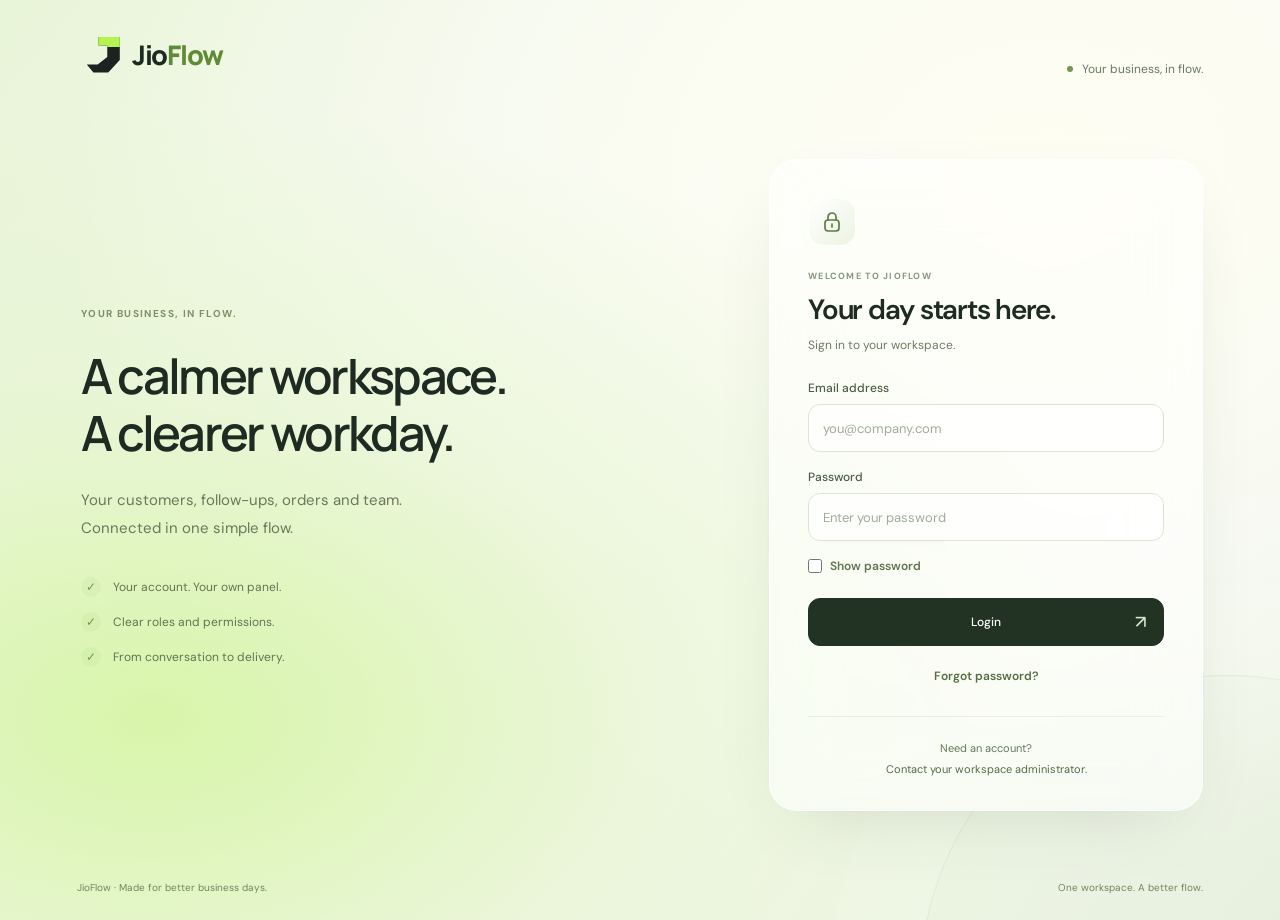
==== commit e131198b: "Add files via upload" ====
--- a/index.html
+++ b/index.html
@@ -1 +1 @@
-<!doctype html><html lang="en"><head><meta charset="utf-8"><meta name="viewport" content="width=device-width,initial-scale=1"><title>JioFlow — Your business, in flow</title><meta name="description" content="JioFlow interactive CRM demonstration. Orders, customer follow-up, team assignment and courier workflow."><link rel="stylesheet" href="styles.css"></head><body><div id="app"></div><dialog id="modal"></dialog><div id="toast" role="status"></div><script src="app.js"></script><script src="auth.js"></script><script src="insights.js"></script><script src="layout.js"></script><script src="workspaces.js"></script><script src="creator.js"></script><script src="refinements.js"></script><script src="bootstrap.js"></script></body></html>
+<!doctype html><html lang="en"><head><meta charset="utf-8"><meta name="viewport" content="width=device-width,initial-scale=1"><meta name="referrer" content="no-referrer"><title>JioFlow — Your business, in flow</title><meta name="description" content="JioFlow business workspace for customers, products and follow-ups."><link rel="stylesheet" href="styles.css"><link rel="stylesheet" href="online.css"></head><body><main id="online-root"><section class="online-loading" role="status">Connecting to JioFlow…</section></main><script type="module" src="online.js"></script></body></html>
--- a/styles.css
+++ b/styles.css
@@ -63,3 +63,7 @@
 #app .card,#app .stat,#app .insight-tile,#app .metric-tile,#app .overview-tile,#app .performer-card,#app .focus-banner,#app .person-banner{box-shadow:none!important;border:1px solid #e0e9d7!important;border-radius:16px!important}#app #view [data-tone="neutral"]:not(.profit-brand){background:linear-gradient(115deg,#fff 32%,#fafbf9 70%,#f3f5f1 100%)!important;border:1px solid #dfe8d5!important;box-shadow:none!important}#app #view .brand-confirmed:not(.profit-brand){background:linear-gradient(115deg,#eaf6db,#f7fbed)!important;border:1px solid #d6e6c3!important}#app #view .profit-brand{border:1px solid #263b2c!important;box-shadow:none!important}#app .stats{gap:16px!important}#app #view .metric-tile{padding:17px 18px!important;min-height:145px!important}#app #view .agent-summary .metric-tile{min-height:140px!important}#app #view .metric-tile .metric-balanced{display:grid;grid-template-columns:minmax(0,1fr) 66px;gap:16px;align-items:center;min-height:56px;margin-top:10px}#app #view .metric-tile .metric-balanced>strong{font-size:26px!important;line-height:1.2;overflow-wrap:anywhere;margin:0!important}#app #view .metric-indicators{display:flex;flex-direction:column;align-items:center;justify-content:center;gap:7px;min-width:0}#app #view .metric-indicators .metric-icon{position:static!important;transform:none!important;width:27px;height:27px;box-shadow:none!important;border:1px solid #e0e8d8!important;background:#f3f7ed!important;color:#6b8059!important}#app #view .profit-brand .metric-indicators .metric-icon{background:#b6e477!important;color:#223320!important;border-color:#7b9a55!important}#app #view .change-badge{position:static;font-size:9px;max-width:85px;white-space:normal;text-align:center;line-height:1.4;background:#f0f3ed;color:#738069}#app #view .quality-better{color:#597d3e}#app #view .quality-worse{color:#aa6c65}#app #view .quality-neutral{color:#8b9486}#app #view .previous-line{display:block!important;margin-top:11px!important;font-size:9px!important;line-height:1.6!important}#app #view .comparison-meaning{display:block;margin-top:2px}#app #view .metric-context{font-size:9px!important;line-height:1.55!important}.platform-summary{grid-template-columns:repeat(4,minmax(0,1fr));margin-bottom:24px}.platform-summary .insight-tile{min-height:125px;padding:19px!important}.platform-summary .metric-icon{box-shadow:none!important}.shop-subnav{display:none;margin-left:10px;border-left:1px solid #dce7ce;padding:5px 0 10px 9px}.shop-subnav.expanded{display:block;animation:shopReveal .2s ease-out}.shop-subnav button{font-size:11px!important;padding:10px 11px!important}.selected-shop-label{font-size:10px;letter-spacing:.04em;font-weight:700;color:#66804c;padding:12px}.business-context{display:flex;flex-direction:column;gap:4px;min-width:100px;max-width:180px}.business-context small{font-size:9px;color:#91a082}.business-context strong{font-size:12px;overflow:hidden;text-overflow:ellipsis;white-space:nowrap}.brand-home{color:inherit;text-decoration:none;cursor:pointer}.account-email{display:block;font-size:10px;color:#849178;margin-top:6px}.account-image,.business-logo{object-fit:cover;border:1px solid #e0e8d8}.business-logo{object-fit:contain;background:#fff}.image-picker{display:flex;gap:15px;align-items:center;padding:12px;border:1px dashed #d9e3ce;border-radius:12px;background:#fafcf7}.image-picker>svg{width:30px;height:30px;color:#9aaf84}.image-picker input{font-size:11px;min-width:0}.image-preview{width:64px;height:64px;object-fit:contain;background:#fff;border:1px solid #e5ebdf;border-radius:12px}.image-field>small{font-size:10px;line-height:1.6;margin-top:7px;display:block}.forgot-password{border:0!important;background:transparent!important;padding:14px 0!important;font-size:11px;color:#607d44}.source-chart-summary{display:grid;grid-template-columns:repeat(5,minmax(0,1fr));gap:12px;margin:22px 0 26px}.source-chart-summary button{display:flex;align-items:flex-start;flex-direction:column;gap:7px;padding:13px;border:1px solid #e2e9da;background:#fff;border-radius:12px}.source-chart-summary button.active{background:#f2f7e9;border-color:#cdddba}.source-chart-summary span{font-size:10px;display:flex;align-items:center;gap:5px}.source-chart-summary span i{width:7px;height:7px;border-radius:50%}.source-chart-summary strong{font-size:21px}.source-chart-summary small{font-size:9px;color:#8c9883}.source-bars{height:208px;min-width:710px;display:grid;grid-auto-flow:column;grid-auto-columns:minmax(18px,1fr);gap:10px;align-items:end;padding:0 5px 25px;border-bottom:1px solid #e1e8d9;background:repeating-linear-gradient(to top,transparent 0px,transparent 41px,#edf0e9 42px)}.source-bar-column{display:flex;flex-direction:column;align-items:center;justify-content:flex-end;height:100%;position:relative;gap:5px}.source-bar-count{font-size:9px;color:#72825f}.source-bar-stack{display:flex;flex-direction:column-reverse;overflow:hidden;border-radius:5px 5px 0 0;width:70%;min-width:8px;max-width:25px;background:#e8eddf}.source-bar-stack i{width:100%;display:block}.source-bar-column>small{font-size:8px;color:#8c9883;position:absolute;bottom:-22px;white-space:nowrap;transform:rotate(-28deg)}.settings-stack,.profile-stack{gap:24px!important}.settings-stack>.card+.card{margin-top:0!important}.shop-list{gap:20px!important}.insight-grid{gap:22px!important}@keyframes shopReveal{from{opacity:.3;transform:translateY(-5px)}to{opacity:1;transform:translateY(0)}}@media(max-width:1150px){.platform-summary{grid-template-columns:repeat(3,minmax(0,1fr))}.business-context{max-width:125px}.business-context+.searchbox{display:none}}@media(max-width:700px){.platform-summary{grid-template-columns:repeat(2,minmax(0,1fr))}.source-chart-summary{grid-template-columns:repeat(3,minmax(0,1fr))}.business-context{max-width:110px}.business-context strong{font-size:11px}.top-actions select{max-width:115px}}@media(max-width:480px){#app #view .metric-tile{padding:14px!important}#app #view .metric-tile .metric-balanced{grid-template-columns:minmax(0,1fr) 52px;gap:9px}#app #view .metric-tile .metric-balanced>strong{font-size:22px!important}.image-picker{flex-wrap:wrap}.source-chart-summary{gap:8px}.source-chart-summary button{padding:10px}.source-chart-summary span{font-size:9px}}
 #app .sidebar .brand-home{display:flex;align-items:center;gap:12px}#app .shop-card{padding:22px}#app .shop-card .row>div{min-width:0}#app .shop-card .shop-logo{width:42px;height:42px;object-fit:contain;border:1px solid #e3eadc;border-radius:10px;background:white}.summary-indicators{position:absolute;right:16px;top:15px;display:flex;flex-direction:column;align-items:center;gap:7px}.summary-indicators .metric-icon{position:static!important;box-shadow:none!important}.summary-indicators .change-badge{font-size:9px}
 #app #view .insight-tile .metric-balanced{display:grid;grid-template-columns:minmax(0,1fr) 66px;gap:16px;align-items:center;min-height:55px;margin-top:12px!important}#app #view .insight-tile .metric-indicators{display:flex;flex-direction:column;align-items:center;gap:7px}#app #view .insight-tile .metric-indicators .metric-icon{position:static!important;box-shadow:none!important;background:#f1f5eb!important;border:1px solid #e2e9da;width:27px;height:27px}#app #view .platform-summary .insight-tile{min-height:155px;padding:17px!important}#app #view .profit-brand .metric-indicators .metric-icon{background:#b6e477!important;color:#25381d!important}
+.staff-business-context{min-width:120px;max-width:240px}.staff-business-context strong{display:block;overflow:hidden;text-overflow:ellipsis;white-space:nowrap}.staff-business-context small{font-size:10px;color:var(--muted)}@media(max-width:700px){.topbar:has(.staff-business-context) .searchbox{display:none}.staff-business-context{max-width:150px;min-width:0}}
+
+/* Keep the shop identity compact even when its SVG has no intrinsic size. */
+.shop-overview-icon{display:inline-flex;align-items:center;justify-content:center;flex:0 0 56px;width:56px;height:56px;border-radius:14px;background:#f0f6e8;color:#698b39;overflow:hidden}.shop-overview-icon>svg{display:block;width:28px;height:28px;flex:none}.shop-logo{width:56px;height:56px;flex:0 0 56px;object-fit:contain;border-radius:14px;background:#f5f8f0}
--- a/online.css
+++ b/online.css
@@ -0,0 +1,12 @@
+.online-loading{max-width:600px;margin:15vh auto;padding:28px}.online-layout{display:grid;grid-template-columns:240px 1fr;min-height:100vh}.online-side{background:#fff;border-right:1px solid var(--line);padding:30px 20px}.online-side .brand{margin-bottom:34px;text-decoration:none;display:flex}.online-side button{width:100%;text-align:left;margin:4px 0}.online-side button.active{background:#edf5e3;border-color:#c7deaf}.online-main{padding:34px;max-width:1500px;width:100%}.online-top{display:flex;justify-content:space-between;gap:20px;align-items:center;margin-bottom:30px}.online-top h1{margin:0;font-size:28px}.online-cards{display:grid;grid-template-columns:repeat(4,minmax(0,1fr));gap:16px;margin:24px 0}.online-cards .card{padding:22px;border-color:#dce6d3;background:linear-gradient(125deg,#fff,#f6f8f3)}.online-cards strong{display:block;font-size:30px;margin-top:10px}.online-scope{width:100%;margin-bottom:22px}.online-state{padding:22px;border:1px solid #dce6d3;border-radius:14px;background:#f8faf6;line-height:1.7}.online-message{min-height:22px;color:#a13f36;margin:14px 0}.online-auth-links{display:flex;justify-content:space-between;margin-top:20px}.online-auth-links a{font-size:13px;color:#456b2d}.online-note{color:var(--muted);font-size:13px;line-height:1.7}.online-shops{display:grid;grid-template-columns:repeat(2,minmax(0,1fr));gap:18px}.online-shops h2{margin-top:0}.online-shops .card{padding:24px}.online-top small{display:block;margin-top:6px}.online-contact{overflow-wrap:anywhere}.online-table th,.online-table td{padding:14px;text-align:left;border-bottom:1px solid var(--line)}.online-table{width:100%;border-collapse:collapse}@media(max-width:800px){.online-layout{grid-template-columns:1fr}.online-side{padding:18px;border-right:0;border-bottom:1px solid var(--line)}.online-side .brand{margin-bottom:14px}.online-side nav{display:flex;gap:6px;overflow:auto}.online-side nav button{width:auto;white-space:nowrap}.online-main{padding:22px}.online-cards{grid-template-columns:repeat(2,minmax(0,1fr))}.online-top{align-items:start}.online-shops{grid-template-columns:1fr}}@media(max-width:450px){.online-main{padding:16px}.online-top h1{font-size:23px}.online-cards{gap:10px}.online-cards .card{padding:16px}}
+
+/* A single, soft green canvas with a frosted, accessible sign-in surface. */
+.flow-login{min-height:100svh;display:flex;flex-direction:column;position:relative;isolation:isolate;overflow:hidden;padding:36px clamp(24px,6vw,100px) 26px;color:#1d2b22;font-family:-apple-system,BlinkMacSystemFont,'DM Sans',sans-serif;background:radial-gradient(ellipse at 12% 78%,#d8f5aa 0%,#e6f6cf99 31%,transparent 61%),radial-gradient(ellipse at 82% 18%,#fffef3 0%,#fbfcf6b3 38%,transparent 67%),linear-gradient(130deg,#e9f5d9,#f4f7ed 63%,#e7f0de)}
+.flow-login::before{content:'';position:absolute;width:48vw;height:48vw;right:-20vw;bottom:-29vw;border-radius:50%;border:1px solid #8ca78020;box-shadow:0 0 0 90px #ffffff12,0 0 0 180px #ffffff0b;pointer-events:none;z-index:-1}
+.flow-login-header{display:flex;align-items:center;justify-content:space-between;gap:20px}.flow-login-header .brand{display:flex;align-items:center;text-decoration:none;font-size:27px;gap:12px;margin:0}.flow-login-header .brand em{font-style:normal;color:#608b36}.flow-header-note{display:flex;align-items:center;gap:9px;font-size:12px;color:#687961}.flow-header-note i{width:6px;height:6px;background:#70984b;border-radius:50%}.flow-login-content{width:100%;max-width:1240px;margin:auto;display:grid;grid-template-columns:minmax(0,1.25fr) minmax(340px,.9fr);align-items:center;gap:clamp(45px,7vw,120px);padding:58px 0 70px}.flow-story{padding:0 0 0 4px}.flow-eyebrow{font-size:10px;letter-spacing:.14em;font-weight:700;color:#7c9069}.flow-story h1{font-family:-apple-system,BlinkMacSystemFont,'Manrope',sans-serif;font-size:clamp(35px,3.8vw,59px);font-weight:600;line-height:1.18;letter-spacing:-.055em;margin:26px 0 24px;white-space:nowrap}.flow-description{font-size:15px;line-height:1.9;color:#7d8e71;margin:0}.flow-benefits{list-style:none;margin:34px 0 0;padding:0;display:grid;gap:15px}.flow-benefits li{display:flex;align-items:center;gap:12px;font-size:12px;color:#6f8164}.flow-benefits li span{display:grid;place-items:center;width:20px;height:20px;border-radius:50%;background:#b5d9912b;font-size:12px;color:#70954f}.flow-card{padding:38px 38px 30px;border:1px solid #ffffffd9;border-radius:28px;background:#ffffff94;backdrop-filter:blur(30px) saturate(120%);-webkit-backdrop-filter:blur(30px) saturate(120%);box-shadow:0 24px 70px -36px #455d3b40,0 1px 0 #fff inset;max-width:440px;width:100%;justify-self:end}.flow-lock{display:grid;place-items:center;width:48px;height:48px;border:1px solid #ffffff;border-radius:15px;background:linear-gradient(135deg,#ffffffd9,#ecf4e2);color:#5f7c47;margin-bottom:24px}.flow-lock svg{width:24px;height:24px}.flow-card-eyebrow{font-size:9px;letter-spacing:.14em;color:#88957f;font-weight:700;margin:0 0 10px}.flow-card h2{font-size:28px;font-weight:600;letter-spacing:-.045em;line-height:1.25;margin:0 0 10px}.flow-card-description{color:#839079;font-size:12px;margin:0 0 27px}.flow-card .field{margin:0 0 17px}.flow-card .field label{display:block;color:#4c5c43;font-size:11px;font-weight:500;margin:0 0 8px}.flow-card .field input{height:48px;width:100%;background:#ffffffad;border:1px solid #dce5d3;border-radius:12px;padding:0 14px;color:#24331d;font-size:13px;box-shadow:0 1px 2px #23301803;transition:border-color .15s,box-shadow .15s}.flow-card .field input::placeholder{color:#a0ab98}.flow-card .field input:focus{border-color:#9cbb7b;outline:none;box-shadow:0 0 0 3px #accb8626}.flow-show-password{display:flex;align-items:center;gap:8px;color:#76856a;font-size:11px;margin:2px 0 24px;cursor:pointer}.flow-show-password input{width:14px;height:14px;accent-color:#6d9449;margin:0}.flow-signin{display:flex;align-items:center;justify-content:center;position:relative;background:#223324;color:#fff;border:1px solid #223324;border-radius:12px;width:100%;height:48px;font-size:12px;font-weight:500;transition:background .15s,transform .15s}.flow-signin span{position:absolute;right:17px;font-size:18px;color:#d8e6ce}.flow-signin:hover{background:#344b2f}.flow-signin:active{transform:translateY(1px)}.flow-signin:focus-visible{outline:3px solid #88ad66;outline-offset:3px}.flow-card-divider{height:1px;background:#dce6d18c;margin:26px 0 21px}.flow-account-help{text-align:center;font-size:10px;line-height:1.9;color:#7c8a72;margin:0}.flow-account-help span{display:block;color:#667b59}.flow-login-footer{display:flex;justify-content:space-between;gap:20px;font-size:10px;color:#8c9b7d}.flow-card .online-message{font-size:12px;line-height:1.6;margin:0 0 16px;min-height:0}.flow-card .online-message[hidden]{display:none}@media(min-width:1450px){.flow-login-content{max-width:1280px}}@media(max-width:1000px){.flow-login{padding:28px 34px 22px}.flow-login-content{gap:38px;grid-template-columns:minmax(0,1fr) minmax(320px,.9fr)}.flow-story h1{font-size:36px}.flow-card{padding:30px 28px}.flow-description{font-size:13px}}@media(max-width:760px){.flow-login{padding:24px 22px}.flow-header-note{display:none}.flow-login-content{grid-template-columns:1fr;gap:32px;padding:44px 0}.flow-story{max-width:440px;width:100%;margin:auto}.flow-story h1{font-size:clamp(29px,7vw,42px);margin:16px 0}.flow-description{font-size:13px}.flow-benefits{display:none}.flow-card{justify-self:center}.flow-login-footer{font-size:9px}.flow-login-footer span:last-child{display:none}}@media(prefers-reduced-transparency:reduce){.flow-card{background:#fbfdf6;backdrop-filter:none}}@media(prefers-reduced-motion:reduce){.flow-card *{transition:none!important}}
+.online-business-label{display:inline-flex;padding:7px 12px;margin:12px 0 0;border-radius:9px;border:1px solid #d5e4c8;background:#f4f8ee;color:#4e683b;font-size:12px;font-weight:600}
+.flow-description{color:#68795d}.flow-benefits li{color:#627452}.flow-card-description{color:#6b7b61}.flow-card .field label{font-size:12px}.flow-show-password{font-size:12px;color:#627452}.flow-account-help{font-size:11px;color:#647557}.flow-account-help span{color:#536b44}.flow-login-footer{color:#728560}
+
+.flow-forgot{display:block;margin:16px auto 0;border:0;background:transparent;color:#536f42;font-size:12px;padding:6px}.online-manage-actions{display:flex;flex-wrap:wrap;gap:10px;margin:18px 0}.online-dialog{width:min(94vw,520px);max-height:90svh;overflow:auto;border:1px solid #dce7d2;border-radius:22px;padding:24px;background:#fff;color:#23301e;box-shadow:0 20px 70px #19301220}.online-dialog::backdrop{background:#17211355;backdrop-filter:blur(5px)}.online-dialog-header{display:flex;justify-content:space-between;align-items:center;gap:18px;margin-bottom:22px}.online-dialog-header h2{margin:0;font-size:23px}.online-dialog-header button{font-size:24px;width:36px;height:36px;padding:0}.online-dialog .field{margin:14px 0}.online-dialog .field label{display:block;font-size:12px;margin-bottom:7px}.online-dialog .field input,.online-dialog .field select{width:100%;min-height:44px}.online-dialog-actions{display:flex;justify-content:flex-end;gap:10px;margin-top:18px}.online-password-setup{width:min(100%,440px);margin:6vh auto}.online-dialog button:disabled{opacity:.6}
+
+.online-ops-toolbar{display:flex;align-items:center;justify-content:space-between;gap:16px;margin:24px 0 18px}.online-ops-toolbar h2{margin:0}.online-ops-toolbar p{margin:6px 0 0}.online-ops-search{display:flex;align-items:end;flex-wrap:wrap;gap:12px;margin:16px 0 22px}.online-ops-search>input{flex:1;min-width:180px;max-width:420px;min-height:44px}.online-ops-search .field label{display:block;font-size:11px;margin-bottom:6px}.online-ops-search select{min-height:44px}.online-ops-pagination{display:flex;align-items:center;justify-content:space-between;gap:10px;margin:20px 0}.online-ops-pagination span{font-size:11px;color:#637653}.online-ops-pagination button:disabled{opacity:.45;cursor:default}.online-ops-row-actions{display:flex;flex-wrap:wrap;gap:8px}.online-dialog textarea{width:100%;min-height:90px;resize:vertical;padding:12px;border:1px solid #dae4d1;border-radius:10px;font:inherit}.online-history article{padding:15px 0;border-bottom:1px solid #e6ecdf}.online-history small{display:block;color:#718064;font-size:11px;margin-top:6px}.online-history p{white-space:pre-wrap;overflow-wrap:anywhere}.online-table small{font-size:11px;color:#6b7c5c}.online-table .badge{white-space:nowrap}@media(max-width:600px){.online-ops-toolbar{align-items:start}.online-ops-pagination{flex-wrap:wrap}.online-ops-pagination span{order:3;width:100%;text-align:center}}
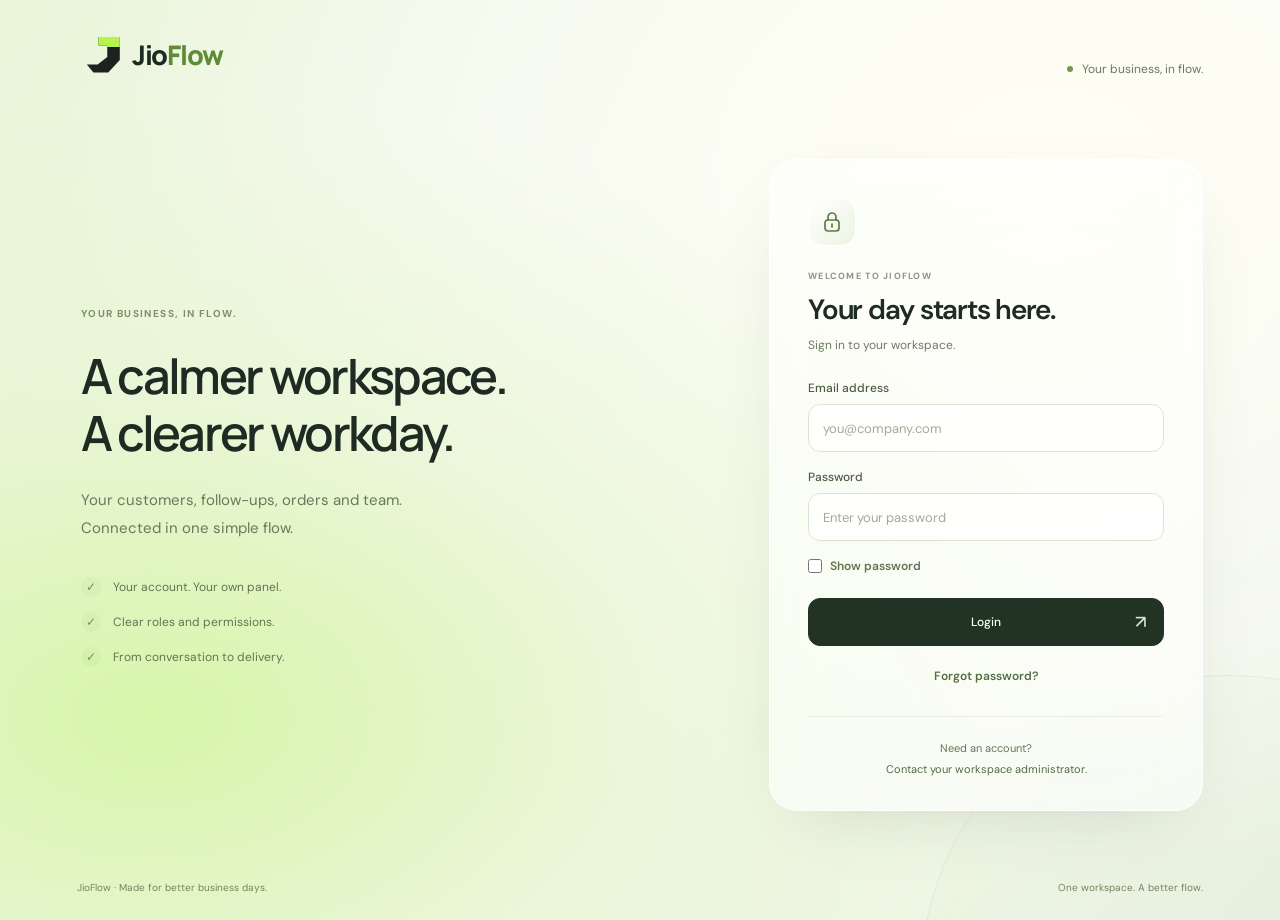
==== commit 6d3c010e: "Add files via upload" ====
--- a/index.html
+++ b/index.html
@@ -1 +1 @@
-<!doctype html><html lang="en"><head><meta charset="utf-8"><meta name="viewport" content="width=device-width,initial-scale=1"><meta name="referrer" content="no-referrer"><title>JioFlow — Your business, in flow</title><meta name="description" content="JioFlow business workspace for customers, products and follow-ups."><link rel="stylesheet" href="styles.css"><link rel="stylesheet" href="online.css"></head><body><main id="online-root"><section class="online-loading" role="status">Connecting to JioFlow…</section></main><script type="module" src="online.js"></script></body></html>+<!doctype html><html lang="en"><head><meta charset="utf-8"><meta name="viewport" content="width=device-width,initial-scale=1"><meta name="referrer" content="no-referrer"><title>JioFlow — Your business, in flow</title><meta name="description" content="JioFlow business workspace for customers, products and follow-ups."><link rel="stylesheet" href="styles.css"><link rel="stylesheet" href="online.css"><link rel="stylesheet" href="workspace-design.css"></head><body><main id="app"><section class="online-loading" role="status">Connecting to JioFlow…</section></main><dialog id="modal"></dialog><div id="toast" role="status"></div><script src="original-views.js"></script><script type="module" src="online.js"></script></body></html>
--- a/workspace-design.css
+++ b/workspace-design.css
@@ -0,0 +1,6 @@
+/* Restore the approved workspace geometry and visual system from styles.css. */
+#app .topbar .business-context{min-width:130px}#app .topbar select{width:auto;min-width:150px;max-width:240px}#app .heading .row{flex-wrap:wrap}#app .workspace-manage-actions{display:contents}#app .footer .workspace-profile-link{background:none;border:0;padding:0;font-size:11px;color:var(--muted)}#app .pending-section{padding:30px;min-height:240px}#app .pending-section p{max-width:650px;line-height:1.8}#app .compact-user .row>div{min-width:0;overflow-wrap:anywhere}#app .shop-card h2{display:flex;align-items:center;gap:12px}#app .settings-stack{display:grid;gap:22px}#app .card.table-wrap{padding:20px}#app .funnel-failed .meter i{background:#d46b60}#app .funnel-not-attempted .meter i{background:#df9b66}#app .heading .refresh-page{display:inline-flex;gap:7px;align-items:center}#app .heading .refresh-page svg{width:15px;height:15px}#app .metric-tile .previous-line{display:block}#app .insight-grid>.card{padding:24px}#app .card .metric-dark{color:white}#app .online-operations-head{flex-wrap:wrap}#app .shop-list .shop-overview-icon{width:40px;height:40px;flex-basis:40px}#app .shop-list .shop-overview-icon svg{width:22px;height:22px}@media(max-width:700px){#app .topbar .top-actions{gap:7px}#app .topbar select{min-width:90px;max-width:135px}#app .topbar .account-pill span{display:none}#app .business-context{min-width:0!important}#app .heading>.row{max-width:100%}#app .heading{flex-wrap:wrap;gap:16px}}
+
+#app .account-row-actions{gap:7px;flex-wrap:wrap;margin-top:8px}#app .account-row-actions button{font-size:11px;padding:7px 10px;white-space:nowrap}#app .account-row-actions svg{width:13px;height:13px}#app .compact-user .account-row-actions{padding-top:10px;border-top:1px solid var(--line)}
+
+#app .original-header-actions{justify-content:flex-end;flex-wrap:wrap;gap:8px;margin-bottom:18px}#app .original-restored-view>.stats{margin-top:0}#app .original-connection-notice{margin-bottom:18px;line-height:1.7}#app .original-restored-view button:disabled{opacity:.65;cursor:not-allowed}#app .original-restored-view [data-original-live]{opacity:1;cursor:pointer}
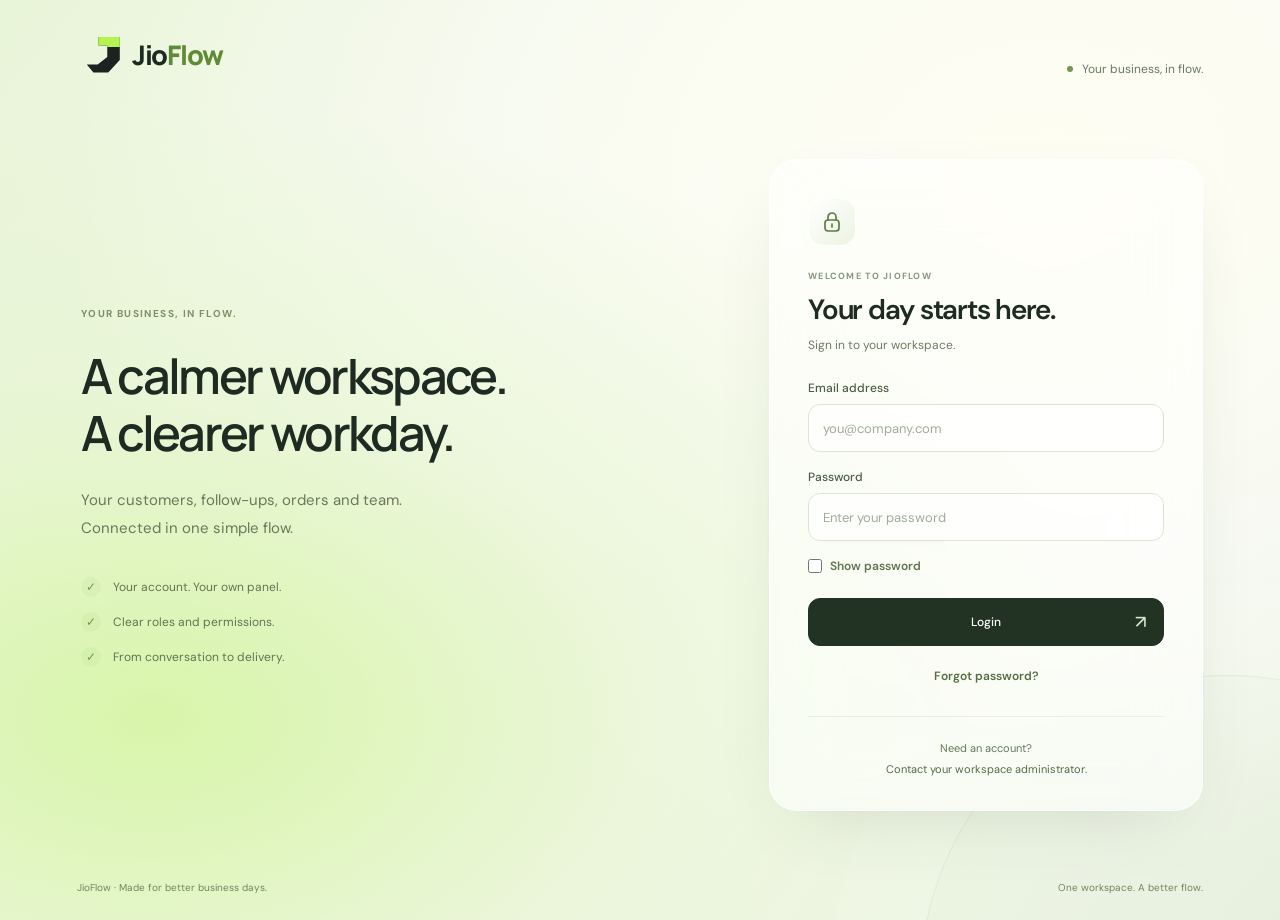
==== commit 0a45c364: "Add files via upload" ====
--- a/index.html
+++ b/index.html
@@ -1 +1 @@
-<!doctype html><html lang="en"><head><meta charset="utf-8"><meta name="viewport" content="width=device-width,initial-scale=1"><meta name="referrer" content="no-referrer"><title>JioFlow — Your business, in flow</title><meta name="description" content="JioFlow business workspace for customers, products and follow-ups."><link rel="stylesheet" href="styles.css"><link rel="stylesheet" href="online.css"><link rel="stylesheet" href="workspace-design.css"></head><body><main id="app"><section class="online-loading" role="status">Connecting to JioFlow…</section></main><dialog id="modal"></dialog><div id="toast" role="status"></div><script src="original-views.js"></script><script type="module" src="online.js"></script></body></html>+<!doctype html><html lang="en"><head><meta charset="utf-8"><meta name="viewport" content="width=device-width,initial-scale=1"><meta name="referrer" content="no-referrer"><title>JioFlow — Your business, in flow</title><meta name="description" content="JioFlow business workspace for customers, products and follow-ups."><link rel="stylesheet" href="styles.css"><link rel="stylesheet" href="online.css"><link rel="stylesheet" href="workspace-design.css"></head><body><main id="app"><div class="jioflow-loader" role="status" aria-label="Loading"><div class="jioflow-loader-ring"><span class="brandmark" aria-hidden="true"></span></div></div></main><dialog id="modal"></dialog><div id="toast" role="status"></div><script src="original-views.js"></script><script type="module" src="online.js"></script></body></html>
--- a/workspace-design.css
+++ b/workspace-design.css
@@ -4,3 +4,61 @@
 #app .account-row-actions{gap:7px;flex-wrap:wrap;margin-top:8px}#app .account-row-actions button{font-size:11px;padding:7px 10px;white-space:nowrap}#app .account-row-actions svg{width:13px;height:13px}#app .compact-user .account-row-actions{padding-top:10px;border-top:1px solid var(--line)}
 
 #app .original-header-actions{justify-content:flex-end;flex-wrap:wrap;gap:8px;margin-bottom:18px}#app .original-restored-view>.stats{margin-top:0}#app .original-connection-notice{margin-bottom:18px;line-height:1.7}#app .original-restored-view button:disabled{opacity:.65;cursor:not-allowed}#app .original-restored-view [data-original-live]{opacity:1;cursor:pointer}
+
+#app .heading .refresh-page{width:42px;height:42px;min-width:42px;padding:0;border-radius:50%;justify-content:center}#app .heading .refresh-page svg{width:18px;height:18px}#app .account-email{display:block;margin-top:4px}#app .settings-stack h2 svg{width:18px;height:18px;vertical-align:middle}#app .account-row-actions{margin-top:0}#app .shop-logo{width:42px;height:42px;object-fit:contain;border-radius:10px}.account-editor-dialog{width:min(760px,calc(100vw - 32px));max-width:760px}.account-editor-dialog .form-grid{display:grid;grid-template-columns:repeat(2,minmax(0,1fr));gap:16px}.account-editor-dialog input:disabled{background:#f4f6f1;color:#73796d}.account-image-upload{display:flex;align-items:center;gap:14px;flex-wrap:wrap;padding:16px;border:1px solid var(--line,#dce2d4);border-radius:14px}.account-image-upload input{max-width:250px}@media(max-width:600px){.account-editor-dialog .form-grid{grid-template-columns:1fr}}
+
+.live-product-pick{display:flex;align-items:center;gap:12px;text-align:left;min-height:85px}.live-product-pick>span:nth-child(2){display:grid;gap:5px;min-width:0;flex:1}.live-product-pick strong{white-space:normal;overflow-wrap:anywhere}.live-product-pick small{color:var(--muted)}.live-product-pick>span:last-child{font-size:20px}.selected-item .item-info .row input{min-width:0;max-width:120px}.selected-item .item-info{min-width:0;flex:1}
+
+.account-permission-grid{display:grid;grid-template-columns:repeat(2,minmax(0,1fr));gap:12px;margin:18px 0}.account-permission-grid label{display:flex;align-items:center;gap:9px;font-size:12px}.account-permission-grid input,.account-image-upload input[type=checkbox]{width:auto;min-height:auto}.account-image{object-fit:cover}@media(max-width:600px){.account-permission-grid{grid-template-columns:1fr}}
+.notification-bar{border:1px solid #e1e9d9;border-radius:18px;background:linear-gradient(110deg,#f7fbed,#fff 70%);margin:0 0 24px;color:#263024}.notification-bar summary{display:flex;align-items:center;gap:16px;padding:18px 20px;cursor:pointer;list-style:none}.notification-bar summary::-webkit-details-marker{display:none}.notification-heading{display:flex;align-items:center;gap:10px;flex-shrink:0}.notification-heading svg{color:#608c22}.notification-preview{font-size:12px;color:#63715b;overflow:hidden;text-overflow:ellipsis;white-space:nowrap;flex:1}.notification-chevron{margin-left:auto}.notification-list{max-height:420px;overflow:auto;border-top:1px solid #e1e9d9;padding:8px 18px}.notification-item{padding:14px 10px;border-bottom:1px solid #edf0e9}.notification-item:last-child{border:0}.notification-item.is-unread{border-left:3px solid #ace65c;padding-left:12px}.notification-item>div{width:100%}.notification-item time{font-size:11px;color:#74816e}.notification-item p{margin:8px 0;font-size:13px}.notification-actions{margin-top:10px;gap:8px;flex-wrap:wrap}.notification-actions button{font-size:12px;padding:7px 12px}.original-record-scope{margin:0 0 10px;font-size:11px;color:#7b8677}.original-connection-notice[hidden]{display:none!important}@media(max-width:650px){.notification-bar summary{padding:15px;flex-wrap:wrap;gap:8px}.notification-preview{order:3;flex-basis:100%;white-space:normal}.notification-heading{gap:7px}.notification-list{padding:5px 10px}.notification-item .between{align-items:flex-start;gap:8px;flex-wrap:wrap}}
+.business-form>section{padding:0 0 18px;margin:0 0 20px;border-bottom:1px solid #edf0e9}.business-form>section:last-child{border:0;margin-bottom:0}.business-form h3{font-size:14px;margin:0 0 15px}.business-form .form-grid{gap:14px}.business-form textarea{resize:vertical;min-height:70px}.online-dialog:has(.business-form){width:min(740px,94vw)}
+
+.business-form .field{margin:0 0 12px;gap:6px}.business-form .form-grid{row-gap:0}.business-form>section{padding-bottom:14px;margin-bottom:16px}.business-form h3{margin-bottom:12px}.business-form input,.business-form textarea{font-size:13px}.business-form input[type=file]{font-size:12px}
+.top-actions{position:relative}.top-actions .notification-bar{position:relative;margin:0;border:0;border-radius:0;background:none;flex-shrink:0}.top-actions .notification-bar summary{position:relative;display:flex;align-items:center;justify-content:center;width:42px;height:42px;padding:0;border:1px solid #e6ebe3;border-radius:50%;color:#34432d;background:#fff;gap:0}.top-actions .notification-bar summary svg{width:20px;height:20px}.notification-dot{position:absolute;top:-3px;right:-3px;min-width:17px;height:17px;border-radius:10px;padding:0 4px;background:#b5f450;color:#23301e;border:2px solid white;font-size:9px;font-weight:700;line-height:13px;text-align:center}.top-actions .notification-list{position:absolute;right:0;top:52px;width:min(450px,calc(100vw - 36px));max-height:min(65vh,540px);padding:0 14px 10px;background:white;border:1px solid #e1e9d9;border-radius:18px;box-shadow:0 16px 44px #24351f20;z-index:120;color:#263024}.notification-panel-heading{position:sticky;top:0;z-index:1;background:white;padding:14px 0;display:flex;justify-content:space-between;align-items:center;border-bottom:1px solid #edf0e9}.notification-panel-heading button{width:30px;height:30px;padding:0;border-radius:9px}.top-actions .notification-item time{font-size:10px}.top-actions .notification-item .between{gap:8px;flex-wrap:wrap}.top-actions .notification-item p{white-space:normal;line-height:1.5}.shop-card .badge.paused{background:#fff3dc;color:#946313}@media(max-width:650px){.top-actions .notification-list{position:fixed;right:16px;top:88px;width:calc(100vw - 32px)}.top-actions .notification-bar summary{width:38px;height:38px}}
+
+.live-import-dropzone{position:relative;min-height:210px;gap:12px;transition:border-color .15s,background .15s}.live-import-dropzone.is-dragging{border:2px solid #89bd46;background:#f0f9e6}.live-import-dropzone:focus-within{outline:2px solid #89bd46;outline-offset:3px}.live-import-dropzone button{min-width:140px}.live-import-dropzone [data-import-file]{overflow-wrap:anywhere;margin:0}
+.import-workspace{width:min(100%,1000px);margin:0 auto 28px}.import-card{background:#fff;border:1px solid #dfe7d8;border-radius:20px;padding:28px;box-shadow:0 4px 22px #26322305}.import-card-header{display:flex;justify-content:space-between;align-items:flex-start;gap:20px;margin-bottom:24px}.import-card-header h2{margin:0 0 8px;font-size:20px}.import-card-header p{margin:0;color:#687368;font-size:13px}.import-card-header a{font-size:12px;white-space:nowrap;color:#466d25}.import-dropzone{display:flex;flex-direction:column;align-items:center;justify-content:center;gap:12px;min-height:240px;padding:28px;border:1.5px dashed #b9caaa;border-radius:15px;background:#fafcf8;text-align:center;cursor:pointer}.import-dropzone strong{font-size:16px;overflow-wrap:anywhere;max-width:100%}.import-dropzone>span{font-size:13px;color:#66725e}.import-dropzone>button{min-width:130px;border-radius:10px}.import-dropzone.is-dragging{background:#effbdc;border-color:#7caa39}.import-dropzone.has-file{border-style:solid;cursor:default}.import-dropzone:focus-visible{outline:2px solid #80ab3a;outline-offset:4px}.import-file-icon{width:48px;height:48px;display:grid;place-items:center;border-radius:14px;background:#edf5e6;color:#52792d;font-size:28px}.import-card-actions{display:flex;align-items:center;gap:12px;border-top:1px solid #edf0e9;padding-top:20px;margin-top:20px;flex-wrap:wrap}.import-card-actions>span{margin-left:auto;color:#74806c;font-size:12px}.import-card-actions button{border-radius:10px;min-height:42px}.import-message{font-size:13px;line-height:1.6;overflow-wrap:anywhere;margin:14px 0}.import-message:empty{display:none}.import-mapping-header{display:flex;justify-content:space-between;gap:12px;margin:22px 0 16px;font-size:14px}.import-mapping-header span{font-size:12px;color:#75816c}.import-column-grid{display:grid;grid-template-columns:repeat(3,minmax(0,1fr));gap:16px}.import-column-grid label{font-size:12px;display:flex;flex-direction:column;gap:8px}.import-column-grid select{width:100%;min-width:0;background:#fff}.import-card details{margin:20px 0;font-size:13px}.import-card details summary{cursor:pointer;color:#52792d}.import-card details table{font-size:12px;margin-top:12px}.import-card .import-confirm{display:flex;align-items:flex-start;gap:8px;font-size:13px;line-height:1.5;margin:18px 0}.import-confirm input{flex:0 0 auto;margin-top:3px}.import-footnote{display:flex;flex-direction:column;gap:6px;margin:18px 4px;font-size:12px;line-height:1.6;color:#74806d}.import-footnote strong{color:#46553b}.import-card progress{width:100%;height:10px;accent-color:#99ce4b;margin-top:20px}@media(max-width:700px){.import-card{padding:20px}.import-column-grid{grid-template-columns:repeat(2,minmax(0,1fr))}.import-card-header{flex-direction:column;gap:12px}.import-card-actions>span{width:100%;margin:0}}@media(max-width:420px){.import-column-grid{grid-template-columns:1fr}}
+/* Quiet interaction feedback; no floating/free-positioned dashboard widgets. */
+button,a,[role="button"]{transition:background-color .14s ease,box-shadow .14s ease,transform .1s ease,filter .1s ease}
+button:not(:disabled):not(.slot-drag-handle):active,[role="button"]:active{transform:translateY(1px) scale(.992);filter:brightness(.98)}
+[hidden]{display:none!important}
+.refresh-page.is-refreshing svg{animation:flow-refresh .65s linear infinite;transform-origin:center}
+@keyframes flow-refresh{to{transform:rotate(360deg)}}
+.page-options-trigger{border-radius:50%;font-size:24px;line-height:1;min-width:40px;min-height:40px}
+.page-options-list{display:grid;gap:8px;min-width:230px}.page-options-list button{text-align:left;padding:12px 16px}
+.slot-layout-controls{position:sticky;top:10px;z-index:30;display:flex;align-items:center;justify-content:space-between;flex-wrap:wrap;gap:12px;margin-bottom:18px;border:1px solid #a8c784;box-shadow:0 6px 22px #243d1910}.slot-layout-controls small{display:block;margin-top:4px}.slot-layout-controls [role=status]{width:100%;margin:0}
+.slot-layout-item{position:relative;outline:1px dashed #b7cc9f;outline-offset:3px;min-height:50px}.slot-drag-handle{position:absolute;top:8px;right:8px;z-index:4;width:30px;height:30px;border:1px solid #9cbc76;border-radius:8px;background:#f7fbf0;color:#29471d;cursor:grab;font-size:22px;line-height:1;padding:0}.slot-drag-handle:active{cursor:grabbing}.slot-drop-target{outline:2px solid #83b13f;background-color:#f0f8e7!important;box-shadow:inset 0 0 0 3px #a3cd7433}
+.courier-overview{padding-bottom:18px;margin-bottom:22px;border-bottom:1px solid #e4eadf}.courier-overview h2{font-size:19px;margin:0 0 5px}.courier-results-grid{display:grid;grid-template-columns:repeat(auto-fit,minmax(250px,1fr));gap:14px}.courier-result{padding:18px;background:linear-gradient(120deg,#fff,#f8faf5);border:1px solid #e0e8d7}.courier-result h3{font-size:15px;margin:0}.courier-counts{display:grid;grid-template-columns:repeat(4,1fr);gap:10px;margin-top:14px}.courier-counts small,.courier-counts strong{display:block}.courier-counts strong{font-size:20px;margin-top:6px}.courier-counts small{font-size:11px}
+@media(prefers-reduced-motion:reduce){button,a,[role="button"]{transition:none}button:active,[role="button"]:active{transform:none!important}.refresh-page.is-refreshing svg{animation:none}}
+a[href]:active,summary:active{filter:brightness(.97)}
+.notification-negative_followup{border-left:3px solid #db8f88}.notification-verification{border-left:3px solid #91baa4}.notification-top_performer{border-left:3px solid #c3ad72}
+.live-record-panel{width:100%;margin-top:18px}.live-record-panel table{min-width:850px}.live-record-panel td{vertical-align:top}.live-record-panel td small{display:block;margin-top:4px}.live-record-panel [data-record-search]{max-width:420px;flex:1}.live-record-panel [data-record-rows]{margin-top:16px}.order-summary-customer{padding:16px 0;border-bottom:1px solid #e4eadf;margin-bottom:14px}.order-summary-customer h3{font-size:14px;margin:0 0 12px}.order-summary-customer strong,.order-summary-customer p{overflow-wrap:anywhere}.order-summary-customer p{margin:6px 0;color:#52634c;font-size:13px}
+/* Appearance keeps the same restrained grading across each selected palette. */
+:root{--accent:#b5f450;--surface:#fff;--surface-soft:#f6f7f4;--page:#eceee9;--text:#18221a;--text-secondary:#626d60;--edge:#e2e8dc;--accent-soft:color-mix(in srgb,var(--accent) 16%,var(--surface));--accent-edge:color-mix(in srgb,var(--accent) 30%,var(--edge))}
+:root[data-mode=dark]{--surface:#1c2422;--surface-soft:#242e2b;--page:#131a18;--text:#edf3ed;--text-secondary:#b1beb4;--edge:#3c4942;--ink:var(--text);--muted:var(--text-secondary);--line:var(--edge);--card:var(--surface);--bg:var(--page);--soft:var(--accent-soft)}
+:root[data-palette]:not([data-palette=default]){--lime:var(--accent);--green:color-mix(in srgb,var(--accent) 52%,#16352b);--soft:var(--accent-soft)}
+.appearance-controls{padding:12px 2px 16px;border-bottom:1px solid var(--edge);margin-bottom:12px}.appearance-modes{display:flex;gap:6px;margin-bottom:12px}.appearance-modes button{flex:1;padding:7px 8px;font-size:11px;background:var(--surface);color:var(--text);border:1px solid var(--edge);border-radius:10px}.appearance-modes button[aria-pressed=true]{background:var(--accent-soft);border-color:var(--accent-edge)}.appearance-palettes{display:flex;gap:7px;flex-wrap:wrap}.appearance-palettes button{width:18px;height:18px;min-width:18px;padding:0;border-radius:50%;background:var(--swatch)!important;border:2px solid var(--surface);box-shadow:0 0 0 1px var(--edge)}.appearance-palettes button[aria-pressed=true]{outline:2px solid var(--text);outline-offset:2px}.appearance-controls button:focus-visible{outline:2px solid var(--text);outline-offset:3px}
+html[data-palette]:not([data-palette=default]) :is(.nav button.active,.tabs button.active,button.primary,.metric-tile.featured,.insight-tile.accent-tile,.stat.accent){background:linear-gradient(120deg,var(--accent),color-mix(in srgb,var(--accent) 28%,white))!important;color:#18221a!important;border-color:var(--accent-edge)!important}
+html[data-palette]:not([data-palette=default]) :is(.meter i,.chart .bar,.switch.on){background:var(--accent)!important}
+html[data-palette]:not([data-palette=default]) :is(.card,.custom-widget,.metric-tile:not(.metric-dark):not(.featured),.insight-tile:not(.metric-dark):not(.accent-tile)){border-color:var(--accent-edge)!important;background:linear-gradient(115deg,var(--surface-soft),color-mix(in srgb,var(--accent) 6%,var(--surface)))!important}
+html[data-mode=dark] body{background:var(--page);color:var(--text)}
+html[data-mode=dark] :is(.layout,.main,.sidebar,.topbar,.content,.table-wrap,.table-wrap th,.table-wrap td,.flow-card,dialog,.dropdown-menu,.page-options-menu){background:var(--surface)!important;color:var(--text)!important;border-color:var(--edge)!important}
+html[data-mode=dark] :is(.card,.custom-widget,.team-card,.customer-mini,.courier-card,.report-metric,.help,.flow-lock,.searchbox input,.tabs button,.top-product){background:var(--surface-soft)!important;color:var(--text)!important;border-color:var(--edge)!important}
+html[data-mode=dark] :is(.metric-tile,.insight-tile,.stat):not(.metric-dark):not(.featured):not(.accent-tile){background:linear-gradient(115deg,var(--surface-soft),var(--accent-soft))!important;color:var(--text)!important;border-color:var(--accent-edge)!important}
+html[data-mode=dark] :is(input,select,textarea,button:not(.primary):not(.dark):not(.metric-dark):not([data-palette])){background-color:var(--surface-soft);color:var(--text);border-color:var(--edge)}
+html[data-mode=dark] :is(.card p,.card small,.muted,.previous-line,.previous-line b,.metric-context,.nav button,.table-note>span,.table-note small,.business-context small,.heading p,.flow-card-description,.flow-description,.flow-benefits,.flow-account-help){color:var(--text-secondary)!important}
+html[data-mode=dark] :is(h1,h2,h3,.card strong,.tile-label,.label,.business-context strong,.metric-value-row>strong){color:inherit}
+html[data-mode=dark] :is(.metric-dark,.metric-dark strong,.metric-dark .label,.metric-dark .tile-label){color:#fff!important}
+html[data-mode=dark] :is(.nav button.active,.tabs button.active){background:var(--accent)!important;color:#18221a!important}
+html[data-mode=dark] .flow-login{background:radial-gradient(ellipse at top left,var(--accent-soft),transparent 65%),var(--page)!important}
+html[data-mode=dark] .table-wrap tbody tr:hover{background:var(--surface-soft)}
+.jioflow-loader{min-height:240px;display:grid;place-items:center;width:100%;background:transparent}.jioflow-loader-ring{position:relative;display:grid;place-items:center;width:72px;height:72px}.jioflow-loader-ring:before{content:'';position:absolute;inset:0;border:3px solid var(--accent-soft);border-top-color:var(--accent);border-right-color:var(--accent);border-radius:50%;animation:jioflow-loading-spin .85s linear infinite}.jioflow-loader-ring .brandmark{width:30px;height:30px;margin:0;flex:none}.sr-only{position:absolute;width:1px;height:1px;padding:0;margin:-1px;overflow:hidden;clip:rect(0,0,0,0);white-space:nowrap;border:0}#app>.jioflow-loader{min-height:100dvh}#jioflow-busy{position:fixed;inset:0;z-index:1000;display:grid;place-items:center;background:color-mix(in srgb,var(--page) 45%,transparent);backdrop-filter:blur(2px);pointer-events:none}#jioflow-busy .jioflow-loader{min-height:0}.startup-retry{min-height:100dvh;display:flex;flex-direction:column;align-items:center;justify-content:center;gap:18px;padding:24px}.startup-retry .jioflow-loader{min-height:90px}.startup-retry p{max-width:480px;text-align:center}@keyframes jioflow-loading-spin{to{transform:rotate(360deg)}}@media(prefers-reduced-motion:reduce){.jioflow-loader-ring:before{animation:none;border-style:dashed}}
+html[data-palette]:not([data-palette=default]) #app #view :is(.metric-tile,.insight-tile,.stat,.overview-tile):not(.profit-brand):not(.metric-dark){background:linear-gradient(115deg,var(--surface) 25%,color-mix(in srgb,var(--accent) 13%,var(--surface)) 100%)!important;border-color:var(--accent-edge)!important;color:var(--text)!important}
+html[data-palette]:not([data-palette=default]) #app #view .brand-confirmed:not(.profit-brand){background:linear-gradient(115deg,color-mix(in srgb,var(--accent) 35%,var(--surface)),var(--accent-soft))!important;color:var(--text)!important}
+html[data-mode=dark] #app #view :is(.metric-tile,.insight-tile,.stat,.overview-tile):not(.profit-brand):not(.metric-dark){background:linear-gradient(115deg,var(--surface-soft),var(--accent-soft))!important;color:var(--text)!important;border-color:var(--accent-edge)!important;box-shadow:none!important}
+html[data-mode=dark] #app #view :is(.card,.performer-card,.person-banner,.focus-banner){border-color:var(--edge)!important;box-shadow:none!important}
+html[data-mode=dark] #app #view :is(.label,.tile-label,.previous-line,.previous-line b,.metric-context,.metric-balanced>strong){color:var(--text)!important}
+html[data-mode=dark] #app #view :is(.metric-dark,.profit-brand),html[data-palette] #app #view .metric-dark{background:linear-gradient(135deg,#19231b,#080e0a)!important;color:#fff!important}
+html[data-palette] #app #view :is(.profit-brand,.metric-dark) :is(strong,.label,.tile-label){color:#fff!important}
+html[data-palette]:not([data-palette=default]) #app #view :is(.metric-icon,.insight-tile .metric-indicators .metric-icon){background:var(--accent-soft)!important;color:var(--text)!important;border-color:var(--accent-edge)!important}
+html[data-mode=dark] #app #view :is(.metric-icon,.insight-tile .metric-indicators .metric-icon){background:var(--accent-soft)!important;color:var(--text)!important;border-color:var(--accent-edge)!important}
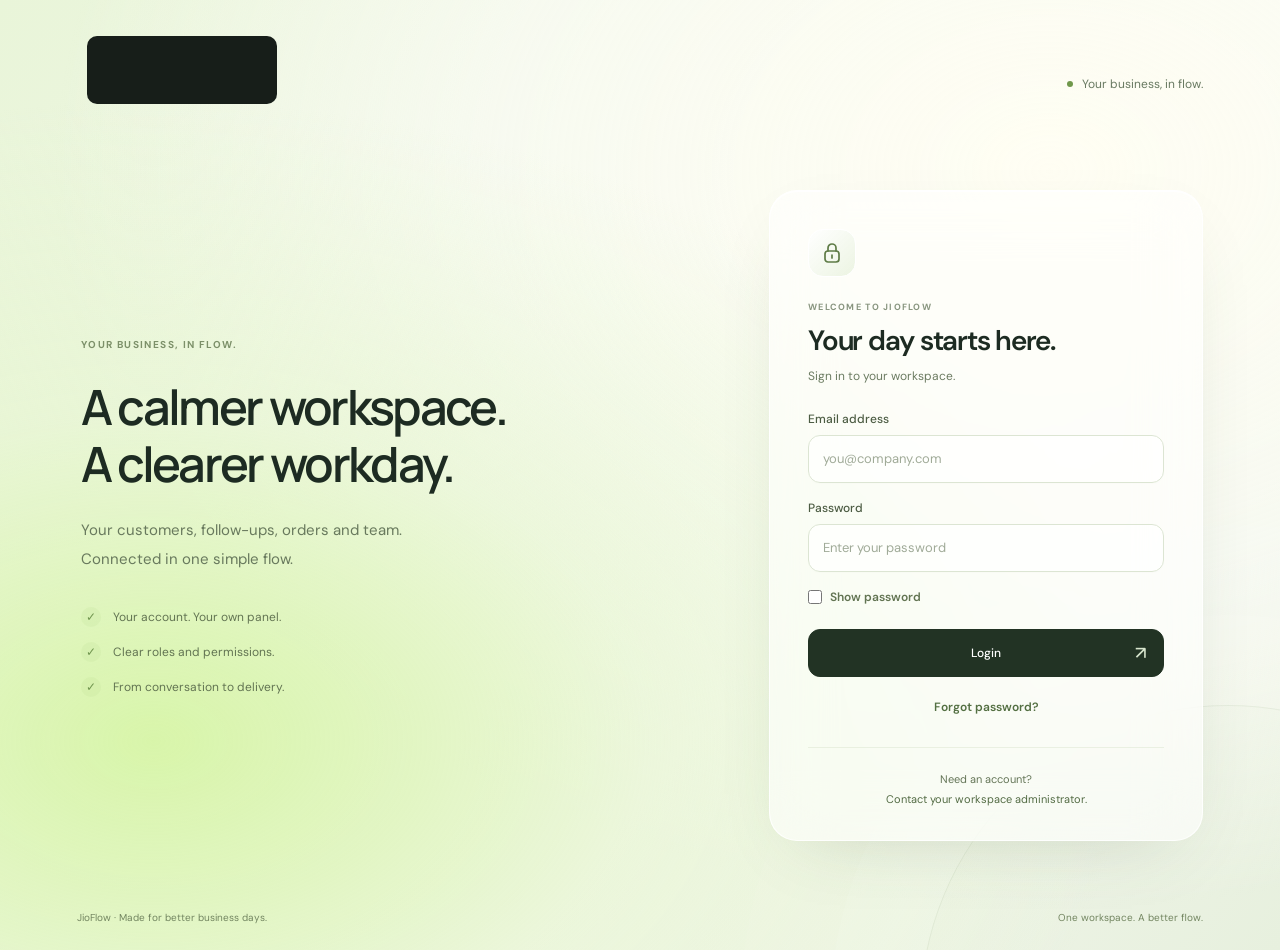
==== commit 05860e72: "Add files via upload" ====
--- a/index.html
+++ b/index.html
@@ -1 +1 @@
-<!doctype html><html lang="en"><head><meta charset="utf-8"><meta name="viewport" content="width=device-width,initial-scale=1"><meta name="referrer" content="no-referrer"><title>JioFlow — Your business, in flow</title><meta name="description" content="JioFlow business workspace for customers, products and follow-ups."><link rel="stylesheet" href="styles.css"><link rel="stylesheet" href="online.css"><link rel="stylesheet" href="workspace-design.css"></head><body><main id="app"><div class="jioflow-loader" role="status" aria-label="Loading"><div class="jioflow-loader-ring"><span class="brandmark" aria-hidden="true"></span></div></div></main><dialog id="modal"></dialog><div id="toast" role="status"></div><script src="original-views.js"></script><script type="module" src="online.js"></script></body></html>+<!doctype html><html lang="en"><head><meta charset="utf-8"><meta name="viewport" content="width=device-width,initial-scale=1"><meta name="referrer" content="no-referrer"><title>JioFlow — Your business, in flow</title><link rel="icon" type="image/png" href="assets/jioflow-icon.png"><link rel="apple-touch-icon" href="assets/jioflow-icon.png"><meta name="description" content="JioFlow business workspace for customers, products and follow-ups."><link rel="stylesheet" href="styles.css"><link rel="stylesheet" href="online.css"><link rel="stylesheet" href="workspace-design.css"></head><body><main id="app"><div class="jioflow-loader" role="status" aria-label="Loading"><div class="jioflow-loader-ring"><img class="brandmark supplied-icon" src="assets/jioflow-icon.png" alt="" width="695" height="895" aria-hidden="true"></div></div></main><dialog id="modal"></dialog><div id="toast" role="status"></div><script src="original-views.js"></script><script type="module" src="online.js"></script></body></html>
--- a/workspace-design.css
+++ b/workspace-design.css
@@ -62,3 +62,10 @@
 html[data-palette] #app #view :is(.profit-brand,.metric-dark) :is(strong,.label,.tile-label){color:#fff!important}
 html[data-palette]:not([data-palette=default]) #app #view :is(.metric-icon,.insight-tile .metric-indicators .metric-icon){background:var(--accent-soft)!important;color:var(--text)!important;border-color:var(--accent-edge)!important}
 html[data-mode=dark] #app #view :is(.metric-icon,.insight-tile .metric-indicators .metric-icon){background:var(--accent-soft)!important;color:var(--text)!important;border-color:var(--accent-edge)!important}
+.page-enter{animation:jioflow-page-enter .16s ease-out both}@keyframes jioflow-page-enter{from{opacity:.65;transform:translateY(4px)}to{opacity:1;transform:translateY(0)}}@media(prefers-reduced-motion:reduce){.page-enter{animation:none}}
+.live-record-panel [data-record-rows]{min-height:170px}.live-record-panel[aria-busy=true] [data-record-rows]{opacity:.72;transition:opacity .12s}.live-record-panel[aria-busy=true]{cursor:progress}
+.tab-count{display:inline-flex;align-items:center;justify-content:center;min-width:17px;margin-left:5px;font-size:10px;line-height:1.4;font-weight:600;color:var(--muted);font-variant-numeric:tabular-nums}.tabs .active .tab-count{color:inherit;opacity:.8}
+
+/* Original supplied brand files remain byte-for-byte intact, independent of themes. */
+.brand-asset{display:inline-block;width:180px;max-width:100%;padding:9px 10px;background:#171e19;border-radius:10px;flex-shrink:0}.brand-logo-viewport{position:relative;display:block;width:100%;aspect-ratio:1266/369;overflow:hidden}.brand-logo-viewport img{position:absolute;display:block;width:161.7693523%!important;height:auto!important;max-width:none!important;left:-30.8846761%;top:-227.6422764%;filter:none!important;transform:none!important}.sidebar .brand-home{padding:0 0 24px!important;gap:0!important}.flow-login-header .brand{text-decoration:none}.brandmark{background:url('assets/jioflow-icon.png') center/contain no-repeat!important;clip-path:none!important}.brandmark:after{content:none!important}.brandmark.supplied-icon{background:none!important;object-fit:contain;filter:none!important;clip-path:none!important}.jioflow-loader-ring .brandmark.supplied-icon{width:34px;height:44px;position:relative;display:block}.flow-login-header .brand-asset{width:190px}
+.jioflow-loader-ring:after{content:'';position:absolute;inset:10px;border-radius:50%;background:#171e19;z-index:0}.jioflow-loader-ring:before{z-index:2}.jioflow-loader-ring .brandmark.supplied-icon{z-index:1;width:28px;height:36px}
